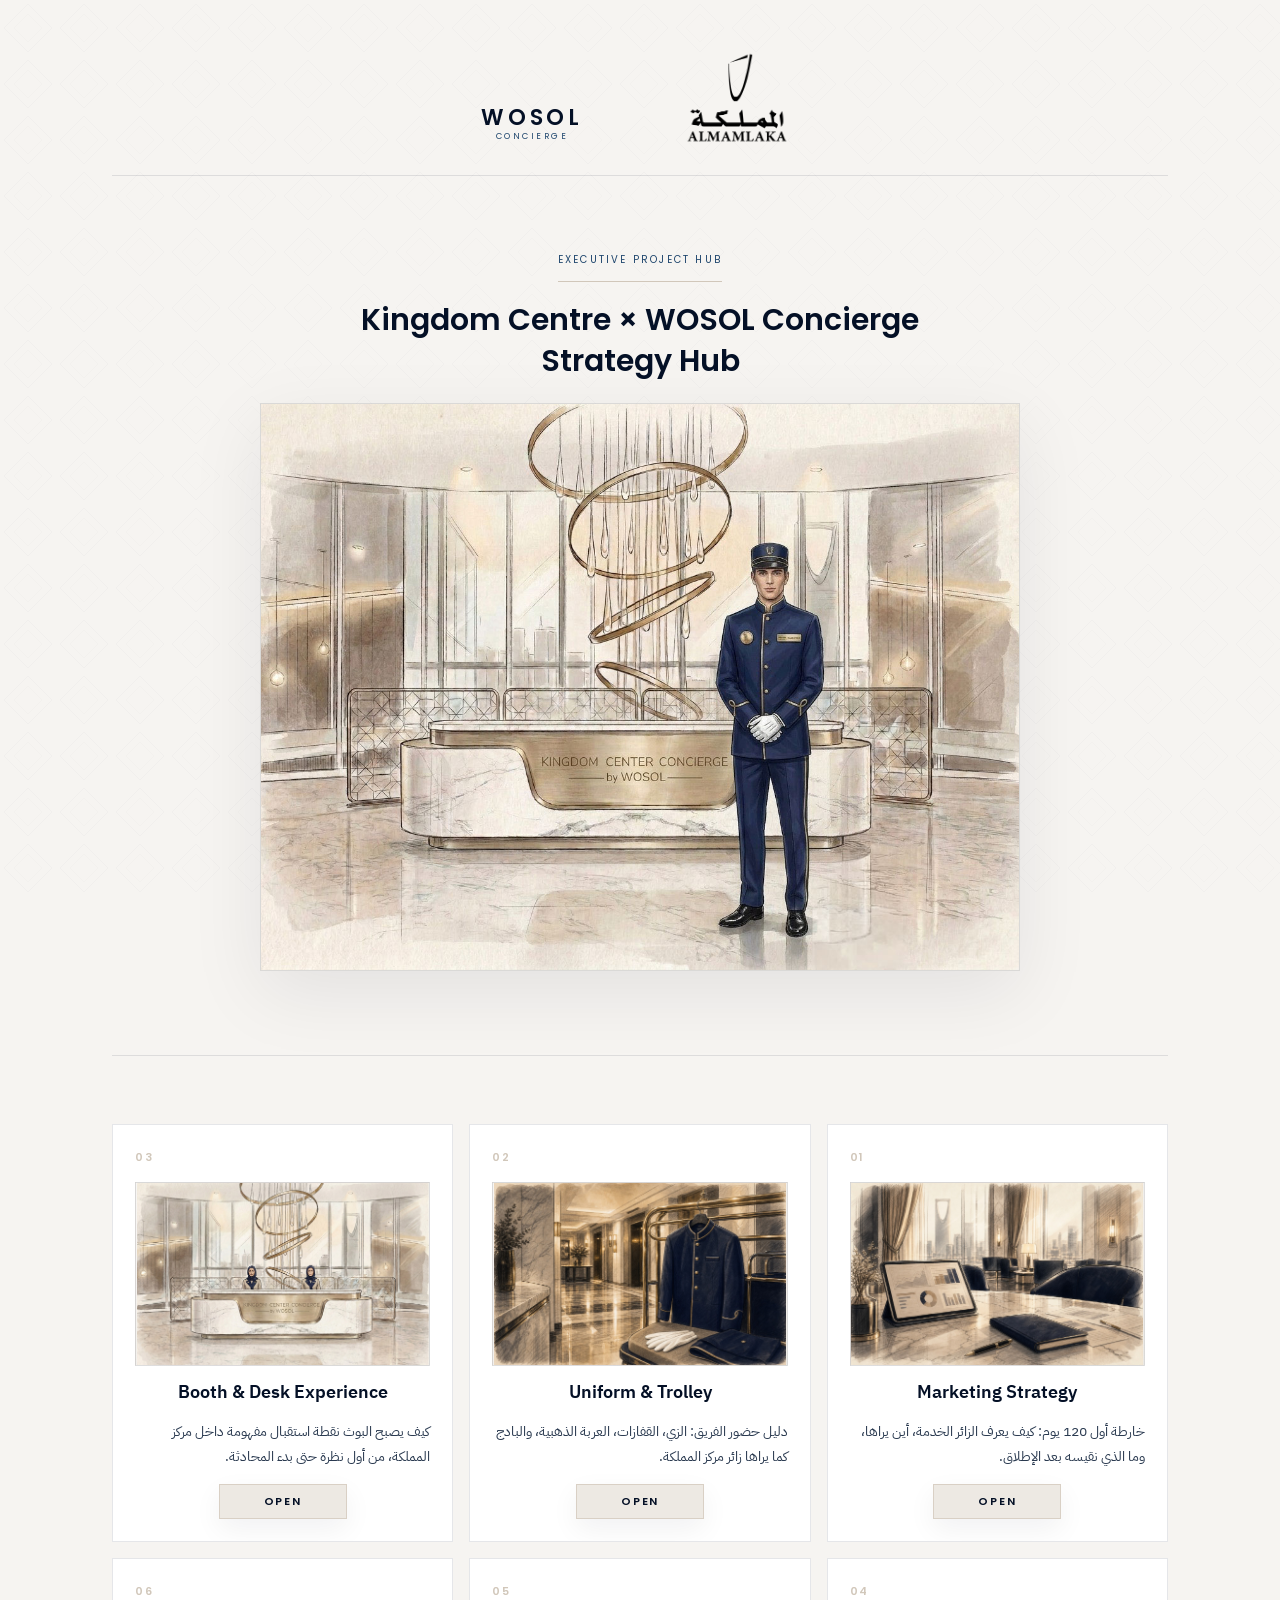
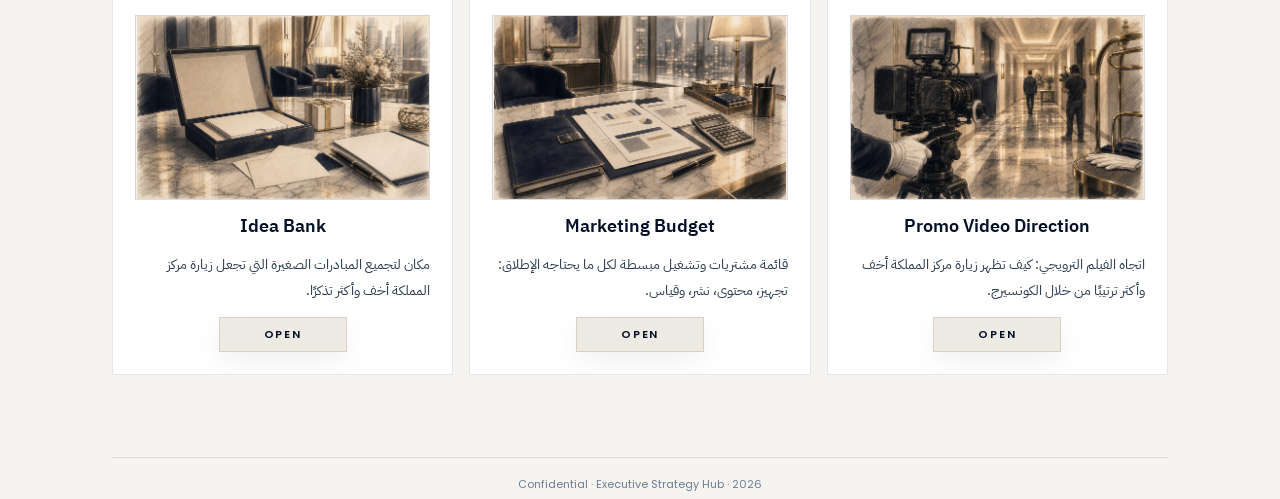
==== index.html @ c3e1040e "Remove hub intro labels" ====
<!DOCTYPE html>
<html lang="ar" dir="rtl">
<head>
  <meta charset="UTF-8" />
  <meta name="viewport" content="width=device-width, initial-scale=1.0" />
  <title>Kingdom Centre × WOSOL | Executive Strategy Hub</title>
  <link rel="preconnect" href="https://fonts.googleapis.com" />
  <link rel="preconnect" href="https://fonts.gstatic.com" crossorigin />
  <link href="https://fonts.googleapis.com/css2?family=IBM+Plex+Sans+Arabic:wght@300;400;500;600;700&family=Poppins:wght@300;400;500;600;700&display=swap" rel="stylesheet" />
  <link rel="stylesheet" href="/styles.css?v=header-baseline-20260601" />
  <script src="/scripts/shared-shell.js?v=header-lockup-20260528" defer></script>
</head>
<body class="hub-page">
  <div class="site-intro" aria-hidden="true">
    <div class="intro-lockup">
      <div class="intro-wosol-mark logo-block">
        <span class="logo-name">WOSOL</span>
        <span class="logo-sub">CONCIERGE</span>
      </div>
      <div class="intro-kingdom-mark">
        <img src="/assets/brand/almamlaka-logo.png?v=kingdom-logo-new" alt="" />
      </div>
    </div>
    <div class="intro-line"></div>
    <p class="intro-title en">EXECUTIVE STRATEGY HUB</p>
  </div>

  <div class="pattern-bg" aria-hidden="true"></div>

  <div class="page-wrapper hub-wrapper">
    <div data-shell-header data-header-class="hub-header"></div>

    <main id="top">
      <section class="hub-hero" aria-labelledby="hub-title">
        <div class="hub-hero-copy">
          <span class="doc-label">Executive Project Hub</span>
          <h1 id="hub-title" class="hub-title en" aria-label="Kingdom Centre × WOSOL Concierge Strategy Hub">
            <span class="hub-title-full">
              <span>Kingdom Centre × WOSOL Concierge</span>
              <span>Strategy Hub</span>
            </span>
            <span class="hub-title-compact" aria-hidden="true">
              <span>Kingdom Centre × WOSOL Concierge</span>
              <span>Strategy Hub</span>
            </span>
          </h1>
          <figure class="hub-hero-image">
            <img src="/assets/images-jpg/hub/strategy-hub-hero.jpg" alt="Kingdom Centre concierge hospitality sketch with WOSOL service presence" width="1200" height="896" loading="eager" decoding="async">
          </figure>
        </div>
      </section>

      <section class="hub-cards-grid" aria-label="Executive strategy pages">
        <a class="hub-card" href="/marketing-plan/">
          <span class="hub-card-mark en">01</span>
          <figure class="hub-card-visual hub-card-image">
            <img src="/assets/images-jpg/hub/marketing-strategy.jpg" alt="" width="1200" height="750" loading="lazy" decoding="async">
          </figure>
          <h2>Marketing Strategy</h2>
          <p>خارطة أول 120 يوم: كيف يعرف الزائر الخدمة، أين يراها، وما الذي نقيسه بعد الإطلاق.</p>
          <span class="card-cta en">OPEN</span>
        </a>

        <a class="hub-card" href="/uniform-system/">
          <span class="hub-card-mark en">02</span>
          <figure class="hub-card-visual hub-card-image">
            <img src="/assets/images-jpg/hub/uniform-trolley-framework.jpg" alt="" width="1200" height="750" loading="lazy" decoding="async">
          </figure>
          <h2>Uniform & Trolley</h2>
          <p>دليل حضور الفريق: الزي، القفازات، العربة الذهبية، والبادج كما يراها زائر مركز المملكة.</p>
          <span class="card-cta en">OPEN</span>
        </a>

        <a class="hub-card" href="/booth-experience/">
          <span class="hub-card-mark en">03</span>
          <figure class="hub-card-visual hub-card-image">
            <img src="/assets/images-jpg/hub/booth-desk-experience.jpg" alt="" width="1200" height="750" loading="lazy" decoding="async">
          </figure>
          <h2>Booth & Desk Experience</h2>
          <p>كيف يصبح البوث نقطة استقبال مفهومة داخل مركز المملكة، من أول نظرة حتى بدء المحادثة.</p>
          <span class="card-cta en">OPEN</span>
        </a>

        <a class="hub-card" href="/promo-film/">
          <span class="hub-card-mark en">04</span>
          <figure class="hub-card-visual hub-card-image">
            <img src="/assets/images-jpg/hub/promo-video-direction.jpg" alt="" width="1200" height="750" loading="lazy" decoding="async">
          </figure>
          <h2>Promo Video Direction</h2>
          <p>اتجاه الفيلم الترويجي: كيف تظهر زيارة مركز المملكة أخف وأكثر ترتيبًا من خلال الكونسيرج.</p>
          <span class="card-cta en">OPEN</span>
        </a>

        <a class="hub-card" href="/marketing-budget/">
          <span class="hub-card-mark en">05</span>
          <figure class="hub-card-visual hub-card-image">
            <img src="/assets/images-jpg/hub/marketing-budget.jpg" alt="" width="1200" height="750" loading="lazy" decoding="async">
          </figure>
          <h2>Marketing Budget</h2>
          <p>قائمة مشتريات وتشغيل مبسطة لكل ما يحتاجه الإطلاق: تجهيز، محتوى، نشر، وقياس.</p>
          <span class="card-cta en">OPEN</span>
        </a>

        <a class="hub-card" href="/idea-bank/">
          <span class="hub-card-mark en">06</span>
          <figure class="hub-card-visual hub-card-image">
            <img src="/assets/images-jpg/hub/idea-bank.jpg" alt="" width="1200" height="750" loading="lazy" decoding="async">
          </figure>
          <h2>Idea Bank</h2>
          <p>مكان لتجميع المبادرات الصغيرة التي تجعل زيارة مركز المملكة أخف وأكثر تذكرًا.</p>
          <span class="card-cta en">OPEN</span>
        </a>
      </section>

    </main>

    <div data-shell-footer data-footer-meta="Confidential · Executive Strategy Hub · 2026"></div>
  </div>

</body>
</html>
---- styles.css ----
:root {
  --navy-deep: #041026;
  --navy-mid: #16304E;
  --navy-light: #1F466D;
  --beige-warm: #EDE9E3;
  --beige-sand: #D1C7BA;
  --white-soft: #F6F4F1;
  --text-body: #2a3a50;
  --text-light: #6b7e92;
  --border: rgba(4, 16, 38, 0.10);
  --shadow: 0 22px 60px rgba(4, 16, 38, 0.08);
}

*,
*::before,
*::after {
  box-sizing: border-box;
  margin: 0;
  padding: 0;
}

html {
  font-size: 16px;
  scroll-behavior: smooth;
}

body {
  font-family: 'IBM Plex Sans Arabic', sans-serif;
  background-color: var(--white-soft);
  color: var(--navy-deep);
  line-height: 1.85;
  direction: rtl;
  -webkit-font-smoothing: antialiased;
}

a {
  color: inherit;
  text-decoration: none;
}

.sr-only {
  position: absolute;
  width: 1px;
  height: 1px;
  padding: 0;
  margin: -1px;
  overflow: hidden;
  clip: rect(0, 0, 0, 0);
  white-space: nowrap;
  border: 0;
}

.en-term {
  direction: ltr;
  unicode-bidi: isolate;
  font-family: 'Poppins', sans-serif;
  white-space: nowrap;
}

p + p {
  margin-top: 14px;
}

.en,
.header-meta,
.doc-label,
.page-title-en,
.exec-label,
.section-num,
.section-title-en,
.card-num,
.footer-meta,
.closing-label,
.logo-name,
.logo-sub,
.visual-label,
.row-num,
.roadmap-month,
.channel-name,
.hub-title,
.hub-subtitle,
.grid-label,
.hub-card-mark,
.card-cta,
.block-label,
.budget-table th,
.budget-table td {
  font-family: 'Poppins', sans-serif;
}

.pattern-bg {
  position: fixed;
  inset: 0;
  z-index: 0;
  pointer-events: none;
  opacity: 0.026;
  background-image: url("data:image/svg+xml,%3Csvg xmlns='http://www.w3.org/2000/svg' width='56' height='56'%3E%3Cpolygon points='28,4 52,28 28,52 4,28' fill='none' stroke='%23041026' stroke-width='0.8'/%3E%3Cpolygon points='28,14 42,28 28,42 14,28' fill='none' stroke='%23041026' stroke-width='0.5'/%3E%3C/svg%3E");
}

.site-intro {
  position: fixed;
  inset: 0;
  z-index: 9999;
  display: grid;
  place-items: center;
  overflow: hidden;
  background:
    radial-gradient(circle at 50% 44%, rgba(209, 199, 186, 0.24), transparent 28rem),
    var(--white-soft);
  animation: intro-exit 3s cubic-bezier(0.22, 1, 0.36, 1) forwards;
  pointer-events: none;
}

.site-intro::before {
  content: "";
  position: absolute;
  inset: 0;
  opacity: 0.024;
  background-image: url("data:image/svg+xml,%3Csvg xmlns='http://www.w3.org/2000/svg' width='80' height='80'%3E%3Cpath d='M40 0 L80 40 L40 80 L0 40Z' fill='none' stroke='%23041026' stroke-width='1'/%3E%3Cpath d='M40 20 L60 40 L40 60 L20 40Z' fill='none' stroke='%23041026' stroke-width='0.5'/%3E%3C/svg%3E");
}

.intro-lockup {
  position: relative;
  z-index: 1;
  display: grid;
  grid-template-columns: auto auto;
  align-items: end;
  justify-content: center;
  gap: clamp(34px, 8vw, 120px);
  width: min(720px, calc(100vw - 48px));
  direction: ltr;
  animation: intro-mark 2.72s cubic-bezier(0.22, 1, 0.36, 1) forwards;
}

.intro-wosol-mark {
  align-items: flex-start;
  min-width: 0;
}

.intro-wosol-mark .logo-name {
  font-size: clamp(24px, 3.85vw, 42px);
}

.intro-wosol-mark .logo-sub {
  margin-top: 7px;
  font-size: clamp(8px, 1.22vw, 13px);
}

.intro-kingdom-mark {
  display: grid;
  place-items: center;
  transform: translateY(clamp(16px, 2.4vw, 30px));
  width: clamp(116px, 18vw, 190px);
}

.intro-kingdom-mark img {
  display: block;
  width: 100%;
  height: auto;
}

.intro-line {
  position: absolute;
  top: calc(50% + 132px);
  z-index: 1;
  width: min(340px, 62vw);
  height: 1px;
  background: linear-gradient(90deg, transparent, var(--beige-sand), transparent);
  transform: scaleX(0);
  transform-origin: center;
  animation: intro-line 1.9s 0.5s cubic-bezier(0.22, 1, 0.36, 1) forwards;
}

.intro-title {
  position: absolute;
  top: calc(50% + 162px);
  z-index: 1;
  margin: 0;
  color: var(--text-light);
  direction: ltr;
  font-size: 9px;
  letter-spacing: 0.30em;
  text-transform: uppercase;
  opacity: 0;
  animation: intro-title 1.35s 1.15s ease forwards;
}

@keyframes intro-mark {
  0% {
    opacity: 0;
    filter: blur(10px);
    transform: translateY(18px);
  }

  34%,
  76% {
    opacity: 1;
    filter: blur(0);
    transform: translateY(0);
  }

  100% {
    opacity: 0;
    filter: blur(10px);
    transform: translateY(-16px);
  }
}

@keyframes intro-line {
  0% {
    opacity: 0;
    transform: scaleX(0);
  }

  28%,
  82% {
    opacity: 1;
    transform: scaleX(1);
  }

  100% {
    opacity: 0;
    transform: scaleX(1);
  }
}

@keyframes intro-title {
  0% {
    opacity: 0;
    filter: blur(8px);
    transform: translateY(8px);
  }

  58%,
  82% {
    opacity: 1;
    filter: blur(0);
    transform: translateY(0);
  }

  100% {
    opacity: 0;
    filter: blur(6px);
    transform: translateY(-8px);
  }
}

@keyframes intro-exit {
  0%,
  78% {
    opacity: 1;
    visibility: visible;
  }

  100% {
    opacity: 0;
    visibility: hidden;
  }
}

.page-wrapper {
  position: relative;
  z-index: 1;
  max-width: 1040px;
  margin: 0 auto;
  padding: 0 32px 0;
}

.site-header {
  display: flex;
  align-items: center;
  justify-content: center;
  padding: 34px 0 34px;
  border-bottom: 1px solid var(--border);
  margin-bottom: 72px;
}

.header-brand-lockup {
  display: grid;
  grid-template-columns: auto auto;
  align-items: end;
  justify-content: center;
  gap: clamp(34px, 8vw, 92px);
  width: min(520px, 100%);
  direction: ltr;
}

.header-kingdom-logo {
  display: grid;
  place-items: end center;
  width: clamp(82px, 12vw, 124px);
  transform: translateY(16px);
}

.header-kingdom-logo img {
  display: block;
  width: 100%;
  height: auto;
}

.hub-nav {
  display: flex;
  flex-wrap: wrap;
  justify-content: center;
  gap: 8px;
  margin: -44px 0 64px;
  direction: ltr;
}

.hub-nav a {
  display: inline-flex;
  align-items: center;
  min-height: 34px;
  padding: 7px 12px;
  border: 1px solid var(--border);
  background: rgba(255, 255, 255, 0.48);
  color: var(--text-light);
  font-size: 10px;
  font-weight: 500;
  letter-spacing: 0.08em;
  text-transform: uppercase;
  transition: transform 0.2s ease, border-color 0.2s ease, color 0.2s ease, background 0.2s ease;
}

.hub-nav a:hover,
.hub-nav a[aria-current="page"] {
  transform: translateY(-1px);
  border-color: rgba(4, 16, 38, 0.22);
  background: #fff;
  color: var(--navy-deep);
}

.hub-wrapper {
  max-width: 1120px;
}

.hub-header {
  margin-bottom: 68px;
}

.hub-hero {
  display: flex;
  justify-content: center;
  margin-bottom: 68px;
  padding-bottom: 54px;
  border-bottom: 1px solid var(--border);
}

.hub-hero-copy {
  width: min(920px, 100%);
  text-align: center;
}

.hub-hero-image {
  width: min(760px, 100%);
  margin: 0 auto 30px;
  overflow: hidden;
  border: 1px solid rgba(4, 16, 38, 0.10);
  background: rgba(237, 233, 227, 0.38);
  box-shadow: 0 22px 70px rgba(4, 16, 38, 0.08);
}

.hub-hero-image img {
  display: block;
  width: 100%;
  height: auto;
}

.hub-title {
  display: block;
  width: min(780px, 100%);
  margin: 0 auto 24px;
  color: var(--navy-deep);
  direction: ltr;
  font-size: clamp(22px, 2.35vw, 30px);
  font-weight: 600;
  letter-spacing: 0;
  line-height: 1.22;
  text-align: center;
  text-wrap: balance;
}

.hub-title-full,
.hub-title-compact {
  display: grid;
  justify-items: center;
  gap: 4px;
  width: 100%;
  text-align: center;
}

.hub-title-compact {
  display: none;
}

.hub-subtitle {
  max-width: 820px;
  margin: 0 auto;
  color: var(--text-body);
  direction: ltr;
  font-size: clamp(14px, 1.7vw, 17px);
  font-weight: 300;
  line-height: 1.9;
}

.hub-hero-panel {
  border: 1px solid var(--border);
  background: #fff;
  padding: 30px;
  box-shadow: var(--shadow);
}

.hub-hero-panel p,
.hub-nav-block p {
  color: var(--text-body);
  font-size: 14px;
  line-height: 1.9;
}

.hub-nav-block p {
  margin: 0;
  width: min(100%, 620px);
  order: 2;
  direction: rtl;
  text-align: right;
}

.hub-nav-block {
  display: flex;
  align-items: end;
  justify-content: space-between;
  gap: 28px;
  margin-bottom: 24px;
  padding-bottom: 18px;
  border-bottom: 1px solid var(--border);
  direction: ltr;
}

.grid-label {
  color: var(--navy-light);
  direction: ltr;
  font-size: 11px;
  font-weight: 600;
  letter-spacing: 0.20em;
  text-transform: uppercase;
}

.hub-nav-block .grid-label {
  order: 1;
  flex: 0 0 auto;
  text-align: left;
}

.hub-cards-grid {
  display: grid;
  grid-template-columns: repeat(3, minmax(0, 1fr));
  gap: 16px;
  margin-bottom: 76px;
}

.hub-card {
  position: relative;
  display: grid;
  min-height: 360px;
  align-content: start;
  gap: 14px;
  padding: 22px;
  border: 1px solid var(--border);
  background: #fff;
  color: var(--navy-deep);
  overflow: hidden;
  transition: transform 0.25s ease, border-color 0.25s ease, box-shadow 0.25s ease;
}

.hub-card:hover {
  transform: translateY(-4px);
  border-color: rgba(4, 16, 38, 0.22);
  box-shadow: var(--shadow);
}

.hub-card-mark {
  color: var(--beige-sand);
  direction: ltr;
  font-size: 11px;
  font-weight: 600;
  letter-spacing: 0.16em;
  text-transform: uppercase;
}

.hub-card h2 {
  position: relative;
  z-index: 1;
  direction: ltr;
  font-size: 18px;
  font-weight: 600;
  line-height: 1.35;
  text-align: center;
}

.hub-card p {
  position: relative;
  z-index: 1;
  color: var(--text-body);
  font-size: 13.5px;
  line-height: 1.9;
}

.hub-card .en-card-note {
  direction: ltr;
  font-family: 'Poppins', sans-serif;
  font-size: 14px;
  font-weight: 500;
  letter-spacing: 0.02em;
  text-align: left;
}

.hub-card .card-cta {
  position: relative;
  z-index: 1;
  display: inline-flex;
  align-items: center;
  justify-content: center;
  justify-self: center;
  min-width: 128px;
  margin-top: auto;
  padding: 11px 24px;
  border: 1px solid rgba(209, 199, 186, 0.72);
  background: var(--beige-warm);
  color: var(--navy-deep);
  direction: ltr;
  font-size: 11px;
  font-weight: 600;
  letter-spacing: 0.16em;
  line-height: 1;
  text-transform: uppercase;
  box-shadow: 0 10px 28px rgba(4, 16, 38, 0.06);
}

.featured-card {
  background: var(--navy-deep);
  color: var(--beige-warm);
}

.featured-card p,
.featured-card .card-cta {
  color: var(--beige-warm);
}

.featured-card .card-cta {
  color: var(--navy-deep);
}

.featured-card .hub-card-mark {
  color: var(--beige-sand);
}

.hub-card-visual {
  min-height: 132px;
}

.hub-card-image {
  position: relative;
  z-index: 1;
  display: block;
  width: 100%;
  min-height: 0;
  margin: 0;
  aspect-ratio: 8 / 5;
  overflow: hidden;
  border: 1px solid rgba(4, 16, 38, 0.10);
  background:
    linear-gradient(145deg, rgba(255, 255, 255, 0.58), rgba(237, 233, 227, 0.68)),
    var(--beige-warm);
}

.hub-card-image img {
  display: block;
  width: 100%;
  height: 100%;
  object-fit: contain;
}

.featured-card .hub-card-image {
  border-color: rgba(237, 233, 227, 0.18);
  background: var(--navy-mid);
}

.idea-bank-section {
  scroll-margin-top: 32px;
}

.sketch-mark,
.sketch-board {
  position: relative;
  overflow: hidden;
  border: 1px solid rgba(4, 16, 38, 0.10);
  background:
    linear-gradient(145deg, rgba(255, 255, 255, 0.62), rgba(237, 233, 227, 0.70)),
    var(--beige-warm);
}

.featured-card .sketch-mark {
  border-color: rgba(237, 233, 227, 0.18);
  background:
    linear-gradient(145deg, rgba(255, 255, 255, 0.08), rgba(209, 199, 186, 0.15)),
    var(--navy-mid);
}

.sketch-mark::before,
.sketch-mark::after,
.sketch-board::before,
.sketch-board::after {
  content: "";
  position: absolute;
  pointer-events: none;
}

.sketch-mark::before {
  inset: 24px 28px 28px 28px;
  border: 1px solid rgba(4, 16, 38, 0.16);
  transform: rotate(-2deg);
}

.sketch-mark::after {
  inset: 42px 18% 38px 18%;
  border-top: 2px solid rgba(4, 16, 38, 0.34);
  border-bottom: 1px solid rgba(209, 199, 186, 0.9);
  transform: rotate(3deg);
}

.featured-card .sketch-mark::before,
.featured-card .sketch-mark::after {
  border-color: rgba(237, 233, 227, 0.28);
}

.sketch-mark-uniform::after {
  inset: 28px 34% 28px 34%;
  border: 1px solid rgba(4, 16, 38, 0.28);
  border-radius: 50% 50% 8px 8px;
  background: linear-gradient(90deg, transparent 48%, rgba(209, 199, 186, 0.65) 48% 52%, transparent 52%);
}

.sketch-mark-booth::after {
  inset: auto 16% 28px 16%;
  height: 48px;
  border: 1px solid rgba(4, 16, 38, 0.20);
  border-top: 4px solid rgba(209, 199, 186, 0.90);
}

.sketch-mark-film::after {
  inset: 30px 14% 30px 14%;
  border-top: 3px solid rgba(4, 16, 38, 0.28);
  border-bottom: 3px solid rgba(4, 16, 38, 0.16);
  transform: skewX(-10deg);
}

.sketch-mark-budget::after {
  inset: 28px 18% 28px 18%;
  background:
    linear-gradient(rgba(4, 16, 38, 0.14), rgba(4, 16, 38, 0.14)) 0 33% / 100% 1px no-repeat,
    linear-gradient(rgba(4, 16, 38, 0.14), rgba(4, 16, 38, 0.14)) 0 66% / 100% 1px no-repeat,
    linear-gradient(90deg, rgba(4, 16, 38, 0.14), rgba(4, 16, 38, 0.14)) 50% 0 / 1px 100% no-repeat;
  border: 1px solid rgba(4, 16, 38, 0.16);
}

.sketch-mark-current::after,
.sketch-mark-marketing::after {
  inset: 32px 18% 30px 18%;
  border: 1px solid rgba(4, 16, 38, 0.16);
  border-right: 6px solid rgba(209, 199, 186, 0.85);
}

.editorial-split {
  display: grid;
  grid-template-columns: minmax(280px, 0.85fr) minmax(0, 1.15fr);
  gap: 34px;
  align-items: stretch;
}

.sketch-board {
  min-height: 430px;
  box-shadow: var(--shadow);
}

.sketch-board::before {
  inset: 38px 42px 44px;
  border: 1px solid rgba(4, 16, 38, 0.16);
  transform: rotate(-1.5deg);
}

.sketch-board::after {
  inset: auto 14% 54px 14%;
  height: 54px;
  border-top: 2px solid rgba(4, 16, 38, 0.22);
  border-bottom: 1px solid rgba(209, 199, 186, 0.92);
  transform: rotate(1.5deg);
}

.sketch-uniform {
  background:
    linear-gradient(90deg, transparent 0 18%, rgba(4, 16, 38, 0.10) 18% 19%, transparent 19%),
    linear-gradient(145deg, rgba(255, 255, 255, 0.62), rgba(237, 233, 227, 0.76)),
    var(--beige-warm);
}

.sketch-booth::after {
  inset: auto 12% 60px 12%;
  height: 78px;
  border: 1px solid rgba(4, 16, 38, 0.18);
  border-top: 5px solid rgba(209, 199, 186, 0.92);
}

.sketch-film::before {
  inset: 54px 36px 60px;
  border-top: 2px solid rgba(4, 16, 38, 0.22);
  border-bottom: 2px solid rgba(4, 16, 38, 0.14);
  transform: skewX(-8deg);
}

.text-stack {
  display: grid;
  align-content: center;
  gap: 24px;
}

.text-stack > p {
  color: var(--text-body);
  font-size: 15px;
  line-height: 2;
}

.budget-summary-grid {
  display: grid;
  grid-template-columns: repeat(3, minmax(0, 1fr));
  gap: 14px;
}

.budget-summary-grid article {
  border: 1px solid var(--border);
  background: #fff;
  padding: 24px;
}

.budget-summary-grid span {
  display: block;
  margin-bottom: 12px;
  color: var(--beige-sand);
  direction: ltr;
  font-size: 11px;
  font-weight: 600;
  letter-spacing: 0.16em;
  text-transform: uppercase;
}

.budget-summary-grid strong {
  display: block;
  margin-bottom: 10px;
  direction: ltr;
  font-family: 'Poppins', sans-serif;
  font-size: 20px;
  font-weight: 600;
}

.budget-summary-grid p {
  color: var(--text-body);
  font-size: 13.5px;
  line-height: 1.9;
}

.budget-table-wrap {
  overflow-x: auto;
  border: 1px solid var(--border);
  background: #fff;
}

.budget-table {
  width: 100%;
  min-width: 820px;
  border-collapse: collapse;
}

.budget-table th,
.budget-table td {
  padding: 16px 18px;
  border-bottom: 1px solid var(--border);
  border-left: 1px solid var(--border);
  color: var(--text-body);
  direction: rtl;
  font-size: 12.5px;
  line-height: 1.7;
  text-align: right;
  vertical-align: top;
}

.budget-table th {
  background: var(--navy-deep);
  color: var(--beige-warm);
  font-weight: 500;
}

.budget-table td:first-child {
  direction: ltr;
  color: var(--navy-deep);
  font-weight: 600;
}

.header-meta {
  color: var(--text-light);
  direction: ltr;
  font-size: 11px;
}

.logo-block,
.footer-logo {
  display: flex;
  flex-direction: column;
  align-items: center;
  direction: ltr;
  gap: 3px;
  text-align: center;
}

.logo-name {
  color: var(--navy-deep);
  font-size: 22px;
  font-weight: 600;
  letter-spacing: 0.18em;
  line-height: 1;
}

.logo-sub {
  color: var(--navy-light);
  font-size: 8.5px;
  font-weight: 400;
  letter-spacing: 0.30em;
  line-height: 1;
  text-transform: uppercase;
}

.title-block {
  text-align: center;
  margin-bottom: 44px;
}

.doc-label {
  display: inline-block;
  margin-bottom: 20px;
  padding-bottom: 12px;
  border-bottom: 1px solid var(--beige-sand);
  color: var(--navy-light);
  direction: ltr;
  font-size: 10px;
  letter-spacing: 0.22em;
  text-transform: uppercase;
}

.page-title {
  max-width: 820px;
  margin: 0 auto 10px;
  color: var(--navy-deep);
  font-size: clamp(20px, 4.2vw, 46px);
  font-weight: 700;
  letter-spacing: 0;
  line-height: 1.18;
  white-space: nowrap;
}

.page-title-en {
  color: var(--navy-light);
  direction: ltr;
  font-size: clamp(13px, 2vw, 16px);
  font-weight: 300;
  letter-spacing: 0.14em;
  text-transform: uppercase;
}

.hero-visual {
  display: grid;
  grid-template-columns: minmax(0, 1.08fr) minmax(280px, 0.92fr);
  align-items: stretch;
  margin-bottom: 44px;
  border: 1px solid var(--border);
  background: #fff;
  box-shadow: var(--shadow);
}

.visual-frame {
  position: relative;
  min-height: 320px;
  overflow: hidden;
  background:
    linear-gradient(135deg, rgba(4, 16, 38, 0.08), rgba(209, 199, 186, 0.18)),
    var(--beige-warm);
}

.image-frame {
  margin: 0;
  background: var(--beige-warm);
}

.image-frame img,
.section-media img {
  display: block;
  width: 100%;
}

.image-frame img {
  height: 100%;
  object-fit: cover;
}

.section-media img {
  height: auto;
  object-fit: contain;
}

.image-frame::before,
.image-frame::after {
  display: none;
}

.visual-frame::before,
.visual-frame::after {
  content: "";
  position: absolute;
  pointer-events: none;
}

.visual-booth {
  background:
    radial-gradient(circle at 20% 14%, rgba(255, 255, 255, 0.72), transparent 26%),
    linear-gradient(90deg, transparent 0 16%, rgba(4, 16, 38, 0.08) 16% 17%, transparent 17% 58%, rgba(4, 16, 38, 0.08) 58% 59%, transparent 59%),
    linear-gradient(135deg, #f8f6f1 0%, #ede9e3 48%, #d1c7ba 100%);
}

.visual-booth::before {
  inset: 48px 18% 54px 18%;
  border: 1px solid rgba(4, 16, 38, 0.12);
  background:
    linear-gradient(to bottom, rgba(255, 255, 255, 0.72), rgba(255, 255, 255, 0.18)),
    linear-gradient(90deg, rgba(4, 16, 38, 0.07), transparent 18% 82%, rgba(4, 16, 38, 0.07));
  box-shadow: inset 0 -54px 0 rgba(4, 16, 38, 0.80);
}

.visual-booth::after {
  right: 13%;
  bottom: 42px;
  width: 64%;
  height: 58px;
  border: 1px solid rgba(4, 16, 38, 0.16);
  background:
    radial-gradient(circle at 18% 48%, var(--beige-sand) 0 7px, transparent 8px),
    radial-gradient(circle at 82% 48%, var(--beige-sand) 0 7px, transparent 8px),
    linear-gradient(90deg, var(--navy-deep), var(--navy-mid));
}

.visual-journey {
  min-height: 420px;
  border: 1px solid rgba(237, 233, 227, 0.10);
  background:
    radial-gradient(circle at 78% 20%, rgba(209, 199, 186, 0.22), transparent 24%),
    linear-gradient(120deg, rgba(246, 244, 241, 0.08), transparent 40%),
    #071526;
}

.visual-journey::before {
  inset: 36px 16% 36px 16%;
  border: 1px solid rgba(237, 233, 227, 0.18);
  background:
    linear-gradient(90deg, transparent 0 22%, rgba(237, 233, 227, 0.08) 22% 23%, transparent 23% 77%, rgba(237, 233, 227, 0.08) 77% 78%, transparent 78%),
    linear-gradient(to bottom, rgba(237, 233, 227, 0.14), rgba(237, 233, 227, 0.02));
}

.visual-journey::after {
  right: 26%;
  bottom: 58px;
  width: 48%;
  height: 84px;
  border: 1px solid rgba(209, 199, 186, 0.44);
  background:
    linear-gradient(90deg, rgba(209, 199, 186, 0.18), transparent 20% 80%, rgba(209, 199, 186, 0.18)),
    rgba(237, 233, 227, 0.09);
}

.visual-copy {
  display: flex;
  flex-direction: column;
  justify-content: space-between;
  min-height: 320px;
  padding: 34px;
  background: var(--navy-deep);
  color: var(--beige-warm);
}

.visual-label {
  color: var(--beige-sand);
  direction: ltr;
  font-size: 9px;
  letter-spacing: 0.24em;
  text-transform: uppercase;
}

.visual-copy h2 {
  max-width: 360px;
  color: #fff;
  font-size: clamp(25px, 4vw, 38px);
  font-weight: 600;
  line-height: 1.45;
}

.exec-summary {
  position: relative;
  overflow: hidden;
  margin-bottom: 44px;
  padding: 44px 48px;
  background-color: var(--navy-deep);
  color: var(--beige-warm);
}

.exec-summary::after {
  content: '';
  position: absolute;
  bottom: -60px;
  left: -60px;
  width: 240px;
  height: 240px;
  border: 1px solid rgba(237, 233, 227, 0.06);
  border-radius: 50%;
}

.exec-label {
  position: relative;
  z-index: 1;
  display: block;
  margin-bottom: 20px;
  color: var(--beige-sand);
  direction: ltr;
  font-size: 9px;
  letter-spacing: 0.28em;
  text-transform: uppercase;
}

.exec-summary p {
  position: relative;
  z-index: 1;
  color: var(--beige-warm);
  font-size: 17px;
  font-weight: 300;
  line-height: 2;
}

.exec-summary strong {
  color: #fff;
  font-weight: 600;
}

.doc-nav {
  display: flex;
  flex-wrap: wrap;
  gap: 1px;
  margin-bottom: 80px;
  border: 1px solid var(--border);
  background: var(--border);
}

.doc-nav a {
  flex: 1 1 120px;
  padding: 12px 14px;
  background: #fff;
  color: var(--navy-mid);
  font-size: 12.5px;
  font-weight: 600;
  text-align: center;
  transition: background 0.2s ease, color 0.2s ease;
}

.doc-nav a:hover {
  background: var(--beige-warm);
  color: var(--navy-deep);
}

.section {
  margin-bottom: 80px;
}

.section-media {
  position: relative;
  aspect-ratio: 8 / 5;
  height: auto;
  margin: -8px 0 36px;
  overflow: hidden;
  border: 1px solid var(--border);
  background: var(--beige-warm);
}

.section-media::after {
  content: "";
  position: absolute;
  inset: 0;
  pointer-events: none;
  background:
    linear-gradient(180deg, rgba(4, 16, 38, 0.00), rgba(4, 16, 38, 0.08)),
    linear-gradient(90deg, rgba(246, 244, 241, 0.10), rgba(246, 244, 241, 0.00) 32% 68%, rgba(246, 244, 241, 0.10));
}

.section-header {
  display: flex;
  align-items: baseline;
  gap: 16px;
  margin-bottom: 36px;
  padding-bottom: 18px;
  border-bottom: 1px solid var(--border);
}

.section-num {
  flex-shrink: 0;
  color: var(--beige-sand);
  direction: ltr;
  font-size: 11px;
  font-weight: 400;
  letter-spacing: 0.10em;
}

.section-title {
  color: var(--navy-deep);
  font-size: 22px;
  font-weight: 700;
  line-height: 1.45;
}

.section-title-en {
  margin-top: 4px;
  color: var(--text-light);
  direction: ltr;
  font-size: 10px;
  letter-spacing: 0.18em;
  text-transform: uppercase;
}

.section-body {
  color: var(--text-body);
  font-size: 15.5px;
  line-height: 2;
}

.two-column {
  display: grid;
  grid-template-columns: minmax(0, 1.15fr) minmax(240px, 0.85fr);
  gap: 28px;
  align-items: stretch;
}

.insight-panel {
  display: flex;
  flex-direction: column;
  justify-content: space-between;
  padding: 28px 26px;
  border-right: 3px solid var(--navy-light);
  background: var(--beige-warm);
}

.panel-label {
  display: block;
  margin-bottom: 42px;
  color: var(--navy-light);
  direction: ltr;
  font-size: 9px;
  letter-spacing: 0.22em;
  text-transform: uppercase;
}

.insight-panel p {
  color: var(--navy-deep);
  font-size: 17px;
  font-weight: 600;
  line-height: 1.9;
}

.strategy-grid {
  display: grid;
  gap: 1px;
  border: 1px solid var(--border);
  background: var(--border);
}

.strategy-grid.four {
  grid-template-columns: repeat(4, minmax(0, 1fr));
}

.strategy-card {
  position: relative;
  min-height: 220px;
  padding: 28px 22px;
  background: #fff;
  transition: background 0.2s ease, transform 0.2s ease;
}

.strategy-card::before {
  content: "";
  position: absolute;
  top: 0;
  right: 0;
  left: 0;
  height: 2px;
  background: var(--beige-sand);
  transform: scaleX(0);
  transform-origin: right;
  transition: transform 0.2s ease;
}

.strategy-card:hover {
  background: var(--beige-warm);
  transform: translateY(-2px);
}

.strategy-card:hover::before {
  transform: scaleX(1);
}

.card-num {
  display: block;
  margin-bottom: 26px;
  color: var(--beige-sand);
  direction: ltr;
  font-size: 11px;
  letter-spacing: 0.14em;
}

.card-title {
  margin-bottom: 10px;
  color: var(--navy-deep);
  font-size: 16px;
  font-weight: 700;
  line-height: 1.5;
}

.card-desc {
  color: var(--text-body);
  font-size: 13.5px;
  line-height: 1.85;
}

.objectives-list {
  display: grid;
  border: 1px solid var(--border);
  background: #fff;
}

.objective-row {
  display: grid;
  grid-template-columns: 70px 240px 1fr;
  gap: 20px;
  align-items: baseline;
  padding: 24px 26px;
  border-bottom: 1px solid var(--border);
}

.objective-row:last-child {
  border-bottom: 0;
}

.row-num {
  color: var(--beige-sand);
  direction: ltr;
  font-size: 11px;
  letter-spacing: 0.14em;
}

.objective-row h3 {
  color: var(--navy-deep);
  font-size: 15px;
  line-height: 1.6;
}

.objective-row p {
  color: var(--text-body);
  font-size: 13.5px;
  line-height: 1.85;
}

.navy-section {
  padding: 44px;
  background: var(--navy-deep);
  color: var(--beige-warm);
}

.dark-header {
  border-color: rgba(237, 233, 227, 0.12);
}

.dark-header .section-title {
  color: #fff;
}

.dark-header .section-title-en {
  color: rgba(237, 233, 227, 0.62);
}

.journey-layout {
  display: grid;
  grid-template-columns: minmax(260px, 0.9fr) minmax(0, 1.1fr);
  gap: 28px;
  align-items: stretch;
}

.journey-steps {
  display: grid;
  gap: 1px;
  border: 1px solid rgba(237, 233, 227, 0.10);
  background: rgba(237, 233, 227, 0.10);
}

.journey-step {
  display: grid;
  grid-template-columns: 46px 1fr;
  gap: 16px;
  padding: 22px;
  background: rgba(237, 233, 227, 0.04);
}

.journey-step b {
  display: inline-flex;
  align-items: center;
  justify-content: center;
  width: 34px;
  height: 34px;
  border: 1px solid rgba(209, 199, 186, 0.42);
  color: var(--beige-sand);
  font-size: 13px;
  font-weight: 500;
}

.journey-step h3 {
  margin-bottom: 6px;
  color: #fff;
  font-size: 15px;
}

.journey-step p {
  color: rgba(237, 233, 227, 0.72);
  font-size: 13.5px;
  line-height: 1.85;
}

.checklist-grid,
.content-board,
.roadmap,
.kpi-grid {
  display: grid;
  gap: 1px;
  border: 1px solid var(--border);
  background: var(--border);
}

.checklist-grid {
  grid-template-columns: repeat(5, minmax(0, 1fr));
}

.check-card,
.content-board div,
.roadmap article {
  padding: 26px 22px;
  background: #fff;
}

.check-card h3,
.roadmap h3,
.content-board strong {
  display: block;
  margin-bottom: 12px;
  color: var(--navy-deep);
  font-size: 15px;
}

.check-card ul {
  padding-right: 18px;
  color: var(--text-body);
  font-size: 13.5px;
  line-height: 1.9;
}

.check-card li + li {
  margin-top: 8px;
}

.channel-table {
  border: 1px solid var(--border);
  background: var(--border);
}

.channel-row {
  display: grid;
  grid-template-columns: 160px 1fr 190px;
  gap: 1px;
}

.channel-row > div {
  padding: 20px 18px;
  background: #fff;
  color: var(--text-body);
  font-size: 13.5px;
  line-height: 1.75;
}

.channel-row.header-row > div {
  background: var(--navy-deep);
  color: var(--beige-sand);
  font-family: 'Poppins', sans-serif;
  font-size: 9px;
  letter-spacing: 0.18em;
  text-transform: uppercase;
}

.channel-name {
  color: var(--navy-deep) !important;
  direction: ltr;
  font-weight: 600;
}

.content-strategy-block {
  margin-top: 36px;
  padding: 32px 28px;
  border: 1px solid var(--border);
  background: var(--beige-warm);
}

.coverage-block {
  margin-top: 36px;
  background: #fff;
}

.block-label {
  display: block;
  margin-bottom: 14px;
  color: var(--navy-light);
  direction: ltr;
  font-family: 'Poppins', sans-serif;
  font-size: 9px;
  letter-spacing: 0.22em;
  text-transform: uppercase;
}

.content-strategy-block h3 {
  margin-bottom: 12px;
  color: var(--navy-deep);
  font-size: 18px;
  line-height: 1.6;
}

.content-strategy-block > p {
  max-width: 760px;
  margin-bottom: 24px;
  color: var(--text-body);
  font-size: 14px;
  line-height: 2;
}

.mini-grid {
  display: grid;
  grid-template-columns: repeat(3, minmax(0, 1fr));
  gap: 1px;
  border: 1px solid var(--border);
  background: var(--border);
}

.mini-grid article {
  padding: 22px 20px;
  background: rgba(255, 255, 255, 0.70);
}

.mini-grid strong {
  display: block;
  margin-bottom: 8px;
  color: var(--navy-deep);
  font-size: 14px;
  line-height: 1.55;
}

.mini-grid p {
  color: var(--text-body);
  font-size: 13px;
  line-height: 1.85;
}

.content-board {
  grid-template-columns: repeat(3, minmax(0, 1fr));
}

.content-board p {
  color: var(--text-body);
  font-size: 13.5px;
  line-height: 1.85;
}

.roadmap {
  grid-template-columns: repeat(3, minmax(0, 1fr));
}

.roadmap-month {
  display: block;
  margin-bottom: 14px;
  color: var(--navy-light);
  font-size: 10px;
  letter-spacing: 0.12em;
}

.roadmap p {
  color: var(--text-body);
  font-size: 13.5px;
  line-height: 1.85;
}

.kpi-grid {
  grid-template-columns: repeat(4, minmax(0, 1fr));
  border-color: rgba(237, 233, 227, 0.10);
  background: rgba(237, 233, 227, 0.10);
}

.kpi-grid div {
  min-height: 138px;
  padding: 22px 18px;
  background: rgba(237, 233, 227, 0.04);
}

.kpi-grid strong {
  display: block;
  margin-bottom: 8px;
  color: #fff;
  font-size: 14px;
  line-height: 1.6;
}

.kpi-grid span {
  display: block;
  color: rgba(237, 233, 227, 0.70);
  font-size: 12.5px;
  line-height: 1.75;
}

.kpi-groups {
  display: grid;
  gap: 28px;
}

.kpi-cluster {
  padding-top: 4px;
}

.kpi-cluster .block-label {
  color: var(--beige-sand);
}

.kpi-cluster > p {
  max-width: 760px;
  margin-bottom: 18px;
  color: rgba(237, 233, 227, 0.74);
  font-size: 14px;
  line-height: 1.9;
}

.closing-section {
  margin-top: 80px;
  padding-top: 48px;
  border-top: 1px solid var(--border);
}

.closing-label {
  display: block;
  margin-bottom: 24px;
  color: var(--text-light);
  direction: ltr;
  font-size: 9px;
  letter-spacing: 0.28em;
  text-transform: uppercase;
}

.closing-section h3 {
  margin-bottom: 20px;
  color: var(--navy-deep);
  font-size: 22px;
  font-weight: 700;
  line-height: 1.5;
}

.closing-section p {
  color: var(--text-body);
  font-size: 15px;
  line-height: 2;
}

.site-footer {
  display: flex;
  flex-direction: column;
  align-items: center;
  justify-content: center;
  gap: 16px;
  margin-top: 44px;
  padding: 6px 0 4px;
  border-top: 0;
}

.footer-logo .logo-name {
  font-size: 22px;
}

.footer-logo .logo-sub {
  font-size: 9px;
}

.footer-brand-lockup {
  display: grid;
  grid-template-columns: auto auto;
  align-items: end;
  justify-content: center;
  gap: 26px;
  direction: ltr;
}

.footer-kingdom-logo {
  display: grid;
  place-items: end center;
  width: 110px;
  transform: translateY(6px);
}

.footer-kingdom-logo img {
  display: block;
  width: 100%;
  height: auto;
}

.footer-meta {
  color: var(--text-light);
  direction: ltr;
  font-size: 11px;
  width: 100%;
  padding-top: 16px;
  border-top: 1px solid var(--border);
  text-align: center;
}

.back-btn {
  position: fixed;
  left: 24px;
  bottom: 24px;
  z-index: 10;
  display: flex;
  align-items: center;
  justify-content: center;
  width: 42px;
  height: 42px;
  border: 1px solid var(--border);
  border-radius: 50%;
  background: #fff;
  color: var(--navy-deep);
  font-family: 'Poppins', sans-serif;
  font-size: 15px;
  box-shadow: 0 4px 12px rgba(4, 16, 38, 0.08);
  transition: transform 0.2s ease, background 0.2s ease, color 0.2s ease;
}

.history-back-btn {
  position: fixed;
  right: 24px;
  bottom: 24px;
  z-index: 10;
  display: flex;
  align-items: center;
  justify-content: center;
  width: 42px;
  height: 42px;
  border: 1px solid var(--border);
  border-radius: 50%;
  background: #fff;
  color: var(--navy-deep);
  cursor: pointer;
  font-family: 'Poppins', sans-serif;
  font-size: 15px;
  box-shadow: 0 4px 12px rgba(4, 16, 38, 0.08);
  transition: transform 0.2s ease, background 0.2s ease, color 0.2s ease;
}

.back-btn:hover,
.history-back-btn:hover {
  transform: translateY(-2px);
  background: var(--navy-deep);
  color: #fff;
}

.history-back-btn {
  font-size: 0;
}

.history-back-btn::before {
  content: "→";
  font-size: 17px;
}

.review-locked-page .page-wrapper,
.review-locked-page .back-btn,
.review-locked-page .history-back-btn {
  filter: blur(7px);
}

.review-locked-page .history-back-btn {
  z-index: 10000;
  filter: none;
}

.review-lock-overlay {
  position: fixed;
  inset: 0;
  z-index: 9998;
  display: grid;
  place-items: center;
  background: rgba(246, 244, 241, 0.44);
  -webkit-backdrop-filter: blur(12px);
  backdrop-filter: blur(12px);
}

.review-lock-panel {
  display: inline-flex;
  align-items: center;
  justify-content: center;
  flex-direction: column;
  gap: 18px;
  min-width: min(360px, calc(100vw - 48px));
  padding: 22px 34px;
  border: 1px solid rgba(4, 16, 38, 0.14);
  background: rgba(255, 255, 255, 0.68);
  box-shadow: 0 22px 70px rgba(4, 16, 38, 0.10);
}

.review-lock-overlay span {
  color: var(--navy-deep);
  font-size: clamp(28px, 5vw, 52px);
  font-weight: 700;
  line-height: 1.25;
}

.review-lock-input {
  width: min(220px, 58vw);
  height: 42px;
  border: 1px solid rgba(4, 16, 38, 0.18);
  background: rgba(255, 255, 255, 0.84);
  color: var(--navy-deep);
  direction: ltr;
  font-family: 'Poppins', sans-serif;
  font-size: 18px;
  font-weight: 500;
  letter-spacing: 0.16em;
  outline: none;
  text-align: center;
}

.review-lock-input:focus {
  border-color: rgba(31, 70, 109, 0.55);
  box-shadow: 0 0 0 3px rgba(31, 70, 109, 0.08);
}

@media (max-width: 900px) {
  .hero-visual,
  .two-column,
  .journey-layout,
  .hub-hero,
  .editorial-split {
    grid-template-columns: 1fr;
  }

  .hub-cards-grid {
    grid-template-columns: repeat(2, minmax(0, 1fr));
  }

  .hub-nav {
    margin-top: -28px;
  }

  .trolley-panel-wrap,
  .trolley-lower > div {
    grid-column: auto;
  }

  .hub-nav-block {
    align-items: start;
    flex-direction: column;
  }

  .strategy-grid.four,
  .checklist-grid,
  .kpi-grid,
  .budget-summary-grid {
    grid-template-columns: repeat(2, minmax(0, 1fr));
  }

  .objective-row {
    grid-template-columns: 54px 1fr;
  }

  .objective-row p {
    grid-column: 2;
  }

  .channel-row {
    grid-template-columns: 130px 1fr;
  }

  .channel-row > div:last-child {
    grid-column: 2;
    padding-top: 0;
  }

  .channel-row.header-row {
    display: none;
  }

  .content-board,
  .roadmap,
  .mini-grid {
    grid-template-columns: 1fr;
  }

  .budget-table-wrap {
    overflow: visible;
    border: 0;
    background: transparent;
  }

  .budget-table {
    min-width: 0;
    border-collapse: separate;
    border-spacing: 0 10px;
  }

  .budget-table thead {
    display: none;
  }

  .budget-table,
  .budget-table tbody,
  .budget-table tr,
  .budget-table td {
    display: block;
    width: 100%;
  }

  .budget-table tr {
    border: 1px solid var(--border);
    background: #fff;
  }

  .budget-table td {
    display: grid;
    grid-template-columns: minmax(110px, 0.36fr) minmax(0, 1fr);
    gap: 14px;
    align-items: start;
    padding: 14px 18px;
    border-bottom: 1px solid var(--border);
    border-left: 0;
    font-size: 13px;
    text-align: right;
  }

  .budget-table td:last-child {
    border-bottom: 0;
  }

  .budget-table td::before {
    content: attr(data-label);
    color: var(--text-light);
    font-family: 'IBM Plex Sans Arabic', sans-serif;
    font-weight: 600;
    direction: rtl;
  }

  .budget-table td:first-child {
    direction: ltr;
  }
}

@media (max-width: 640px) {
  .page-wrapper {
    padding: 0 20px 0;
  }

  .site-header {
    align-items: center;
    margin-bottom: 52px;
  }

  .header-brand-lockup {
    gap: 34px;
    width: min(340px, 100%);
  }

  .site-header .logo-name {
    font-size: 22px;
  }

  .site-header .logo-sub {
    font-size: 8px;
  }

  .header-kingdom-logo {
    width: 92px;
    transform: translateY(14px);
  }

  .title-block,
  .exec-summary,
  .doc-nav,
  .hub-nav,
  .section {
    margin-bottom: 56px;
  }

  .page-title {
    font-size: clamp(26px, 7.4vw, 30px);
    line-height: 1.25;
    white-space: normal;
  }

  .hub-nav {
    display: grid;
    grid-template-columns: repeat(2, minmax(0, 1fr));
    justify-content: stretch;
    margin-top: -24px;
    direction: ltr;
    overflow: visible;
    padding-bottom: 0;
  }

  .hub-nav a {
    justify-content: center;
    min-width: 0;
    padding: 8px 6px;
    font-size: 11px;
    text-align: center;
  }

  .hub-hero {
    gap: 24px;
    margin-bottom: 52px;
    padding-bottom: 42px;
  }

  .hub-title {
    font-size: clamp(11px, 3vw, 28px);
  }

  .hub-subtitle {
    font-size: 13.5px;
    line-height: 1.8;
  }

  .doc-label,
  .exec-label,
  .closing-label,
  .panel-label,
  .block-label,
  .visual-label,
  .section-title-en {
    font-size: 10.5px;
  }

  .logo-sub {
    font-size: 9px;
  }

  .intro-lockup {
    gap: 28px;
    width: min(420px, calc(100vw - 40px));
  }

  .intro-wosol-mark .logo-name {
    font-size: clamp(15px, 4.4vw, 18px);
  }

  .intro-wosol-mark .logo-sub {
    margin-top: 5px;
    font-size: clamp(5.4px, 1.62vw, 6.5px);
  }

  .intro-kingdom-mark {
    transform: translateY(10px);
    width: clamp(74px, 23vw, 92px);
  }

  .intro-line {
    top: calc(50% + 70px);
    width: min(280px, 70vw);
  }

  .intro-title {
    top: calc(50% + 98px);
    max-width: 80vw;
    text-align: center;
  }

  .hub-hero-panel,
  .hub-card,
  .budget-summary-grid article {
    padding: 22px;
  }

  .hub-cards-grid,
  .budget-summary-grid {
    grid-template-columns: 1fr;
  }

  .hub-card {
    min-height: 320px;
  }

  .hub-card-visual {
    min-height: 118px;
  }

  .exec-summary,
  .navy-section,
  .visual-copy {
    padding: 30px 22px;
  }

  .visual-frame,
  .visual-copy,
  .sketch-board {
    min-height: 260px;
  }

  .section-media {
    aspect-ratio: 8 / 5;
    margin-bottom: 28px;
  }

  .strategy-grid.four,
  .checklist-grid,
  .kpi-grid,
  .budget-summary-grid {
    grid-template-columns: 1fr;
  }

  .budget-table-wrap {
    overflow: visible;
    border: 0;
    background: transparent;
  }

  .budget-table {
    min-width: 0;
    border-collapse: separate;
    border-spacing: 0 10px;
  }

  .budget-table thead {
    display: none;
  }

  .budget-table,
  .budget-table tbody,
  .budget-table tr,
  .budget-table td {
    display: block;
    width: 100%;
  }

  .budget-table tr {
    border: 1px solid var(--border);
    background: #fff;
  }

  .budget-table td {
    display: grid;
    grid-template-columns: minmax(86px, 0.42fr) minmax(0, 1fr);
    gap: 12px;
    align-items: start;
    padding: 13px 16px;
    border-bottom: 1px solid var(--border);
    border-left: 0;
    font-size: 13px;
    text-align: right;
  }

  .budget-table td:last-child {
    border-bottom: 0;
  }

  .budget-table td::before {
    content: attr(data-label);
    color: var(--text-light);
    font-family: 'IBM Plex Sans Arabic', sans-serif;
    font-weight: 600;
    direction: rtl;
  }

  .budget-table td:first-child {
    direction: ltr;
  }

  .objective-row {
    grid-template-columns: 1fr;
    gap: 8px;
  }

  .objective-row p {
    grid-column: auto;
  }

  .channel-row {
    grid-template-columns: 1fr;
  }

  .channel-row > div:last-child {
    grid-column: auto;
    padding-top: 20px;
  }

  .site-footer {
    text-align: center;
    gap: 12px;
    margin-top: 36px;
    padding: 2px 0 calc(2px + env(safe-area-inset-bottom));
  }

  .footer-brand-lockup {
    gap: 24px;
  }

  .footer-logo .logo-name {
    font-size: 21px;
  }

  .footer-logo .logo-sub {
    font-size: 8px;
  }

  .footer-kingdom-logo {
    width: 102px;
    transform: translateY(5px);
  }
}

@media (max-width: 370px) {
  .intro-lockup {
    gap: 20px;
    width: min(340px, calc(100vw - 32px));
  }

  .intro-wosol-mark .logo-name {
    font-size: clamp(14px, 4.5vw, 16px);
  }

  .intro-wosol-mark .logo-sub {
    font-size: 5.2px;
  }

  .intro-kingdom-mark {
    transform: translateY(8px);
    width: 70px;
  }

  .hub-title {
    font-size: clamp(17px, 5.1vw, 19px);
  }

  .hub-title-full {
    display: none;
  }

  .hub-title-compact {
    display: inline;
  }
}

@media print {
  .site-intro,
  .pattern-bg,
  .doc-nav,
  .back-btn {
    display: none;
  }

  body {
    background: #fff;
  }

  .exec-summary,
  .navy-section,
  .channel-row.header-row > div {
    print-color-adjust: exact;
    -webkit-print-color-adjust: exact;
  }

  .section,
  .strategy-card,
  .check-card,
  .roadmap article {
    break-inside: avoid;
  }
}

@media (prefers-reduced-motion: reduce) {
  .site-intro {
    animation-duration: 0.2s;
  }

  .intro-lockup,
  .intro-line,
  .intro-title {
    animation-duration: 0.2s;
    animation-delay: 0s;
  }
}

/* ══════════════════════════════════════════════
   UNIFORM SYSTEM — image layouts
   ══════════════════════════════════════════════ */

/* Section 01: editorial duo (2 uniform images side by side) */
/* Booth section 01 — full-width hero + accent */
.booth-hero-figure {
  margin: 0 0 28px;
  overflow: hidden;
  border: 1px solid rgba(4,16,38,.1);
  box-shadow: 0 20px 64px rgba(4,16,38,.13);
}

.booth-hero-figure img {
  width: 100%;
  height: auto;
  display: block;
}

.booth-accent-figure {
  margin: 0;
  overflow: hidden;
  border: 1px solid rgba(4,16,38,.1);
  box-shadow: 0 12px 40px rgba(4,16,38,.1);
  align-self: stretch;
}

.booth-accent-figure img {
  width: 100%;
  height: 100%;
  object-fit: cover;
  display: block;
}

.booth-scene-list {
  display: grid;
  gap: 38px;
}

.booth-scene-card {
  display: grid;
  grid-template-columns: 1fr;
  overflow: hidden;
  padding: 0;
  border: 1px solid var(--border);
  background: #fff;
  box-shadow: 0 22px 70px rgba(4, 16, 38, 0.07);
}

.booth-scene-card > img {
  display: block;
  width: 100%;
  height: auto;
  aspect-ratio: 1200 / 896;
  object-fit: contain;
  background: var(--beige-warm);
}

.booth-scene-copy {
  min-width: 0;
  padding: clamp(28px, 4vw, 52px);
}

.booth-scene-copy h3 {
  margin-bottom: 14px;
  color: var(--navy-deep);
  font-size: clamp(22px, 2.6vw, 34px);
  font-weight: 700;
  line-height: 1.45;
}

.booth-scene-copy p {
  color: var(--text-body);
  font-size: 15px;
  line-height: 2;
}

.idea-scene-list {
  display: grid;
  gap: 38px;
}

.idea-scene-card {
  display: grid;
  grid-template-columns: 1fr;
  overflow: hidden;
  padding: 0;
  border: 1px solid var(--border);
  background: #fff;
  box-shadow: 0 22px 70px rgba(4, 16, 38, 0.07);
}

.idea-scene-card > img {
  display: block;
  width: 100%;
  height: auto;
  aspect-ratio: 1200 / 896;
  object-fit: contain;
  background: var(--beige-warm);
}

.idea-scene-copy {
  min-width: 0;
  padding: clamp(28px, 4vw, 52px);
}

.idea-scene-copy h3 {
  margin-bottom: 14px;
  color: var(--navy-deep);
  font-size: clamp(22px, 2.6vw, 34px);
  font-weight: 700;
  line-height: 1.45;
}

.idea-scene-copy p {
  color: var(--text-body);
  font-size: 15px;
  line-height: 2;
}

.uniform-image-duo {
  display: grid;
  grid-template-columns: 1fr 1fr;
  gap: 12px;
  align-self: stretch;
}

.uniform-figure {
  margin: 0;
  overflow: hidden;
  border: 1px solid rgba(4,16,38,.1);
  box-shadow: 0 12px 40px rgba(4,16,38,.1);
}

.uniform-figure img {
  width: 100%;
  height: 100%;
  object-fit: cover;
  display: block;
}

/* Section 03: trolley hero (full-width above text) */
.trolley-hero-wrap {
  margin-bottom: 28px;
}

.trolley-hero-figure {
  margin: 0;
  overflow: hidden;
  border: 1px solid rgba(4,16,38,.1);
  box-shadow: 0 16px 56px rgba(4,16,38,.12);
}

.trolley-hero-figure img {
  width: 100%;
  height: auto;
  display: block;
}

/* Trolley panel: image stacked above the Operating Note text */
.trolley-panel-wrap {
  display: flex;
  grid-column: 1;
  grid-row: 1;
  flex-direction: column;
  gap: 0;
  padding: 0;
  text-align: right;
  background: none;
  border: none;
}

.trolley-lower > div {
  grid-column: 2;
}

.trolley-panel-figure {
  margin: 0 0 0 0;
  overflow: hidden;
  border: 1px solid rgba(4,16,38,.1);
  box-shadow: 0 8px 28px rgba(4,16,38,.1);
  flex-shrink: 0;
}

.trolley-panel-figure img {
  width: 100%;
  height: auto;
  display: block;
}

.trolley-panel-wrap .panel-label {
  margin-top: 20px;
  margin-bottom: 10px;
}

.trolley-panel-wrap p {
  color: var(--navy-deep);
  font-size: 15px;
  font-weight: 600;
  line-height: 1.9;
}

.uniform-scene-list {
  display: grid;
  gap: 38px;
  margin-bottom: 34px;
}

.uniform-scene-card {
  display: grid;
  grid-template-columns: 1fr;
  overflow: hidden;
  border: 1px solid var(--border);
  background: #fff;
  box-shadow: 0 22px 70px rgba(4, 16, 38, 0.07);
}

.uniform-scene-card img {
  display: block;
  width: 100%;
  height: auto;
  aspect-ratio: 1200 / 896;
  object-fit: contain;
  background: var(--beige-warm);
}

.uniform-scene-copy {
  min-width: 0;
  padding: clamp(28px, 4vw, 52px);
}

.uniform-scene-copy h3 {
  margin-bottom: 14px;
  color: var(--navy-deep);
  font-size: clamp(22px, 2.6vw, 34px);
  font-weight: 700;
  line-height: 1.45;
}

.uniform-scene-copy p {
  color: var(--text-body);
  font-size: 15px;
  line-height: 2;
}

@media (max-width: 768px) {
  .uniform-image-duo {
    grid-template-columns: 1fr;
  }

  .uniform-figure img {
    aspect-ratio: 4 / 3;
    height: auto;
  }

  .uniform-scene-list {
    gap: 28px;
  }

  .uniform-scene-copy {
    padding: 24px 20px 28px;
  }

  .uniform-scene-copy h3 {
    font-size: 24px;
  }

  .uniform-scene-copy p {
    font-size: 14px;
    line-height: 1.9;
  }
}
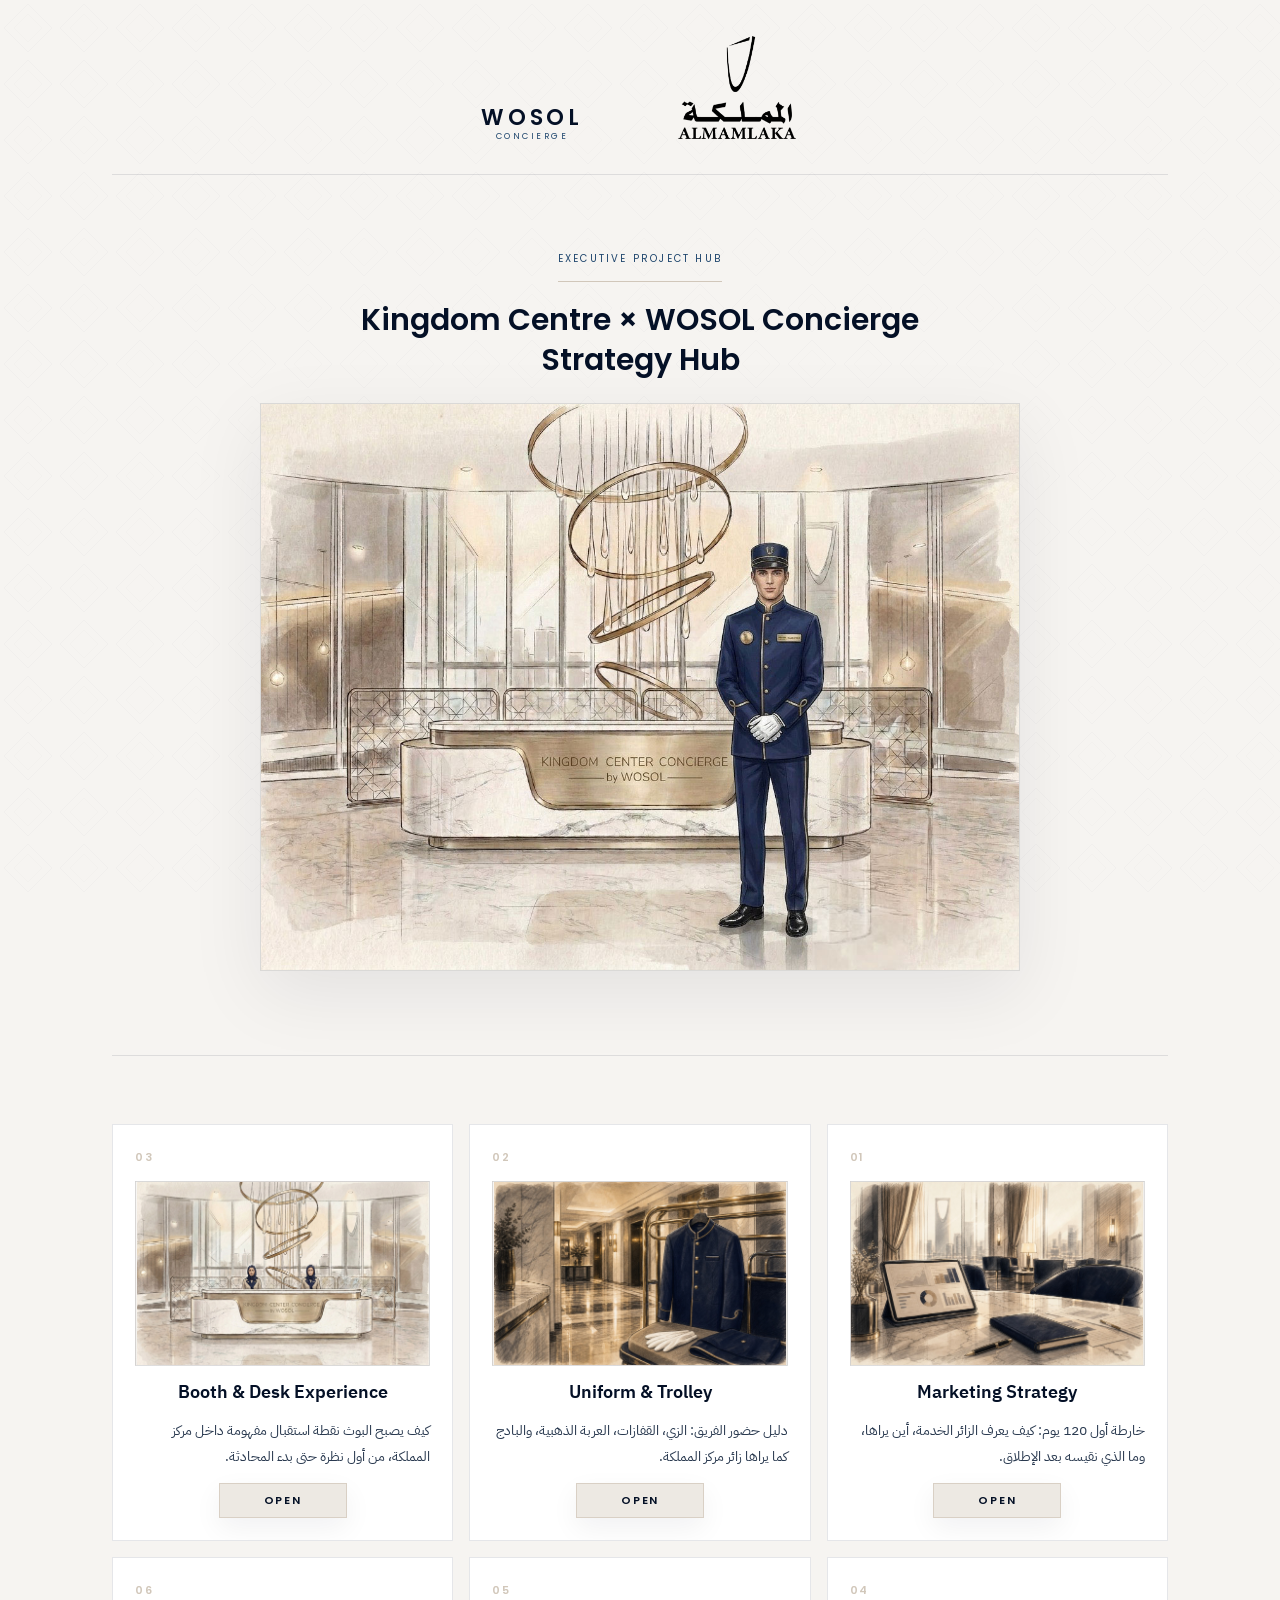
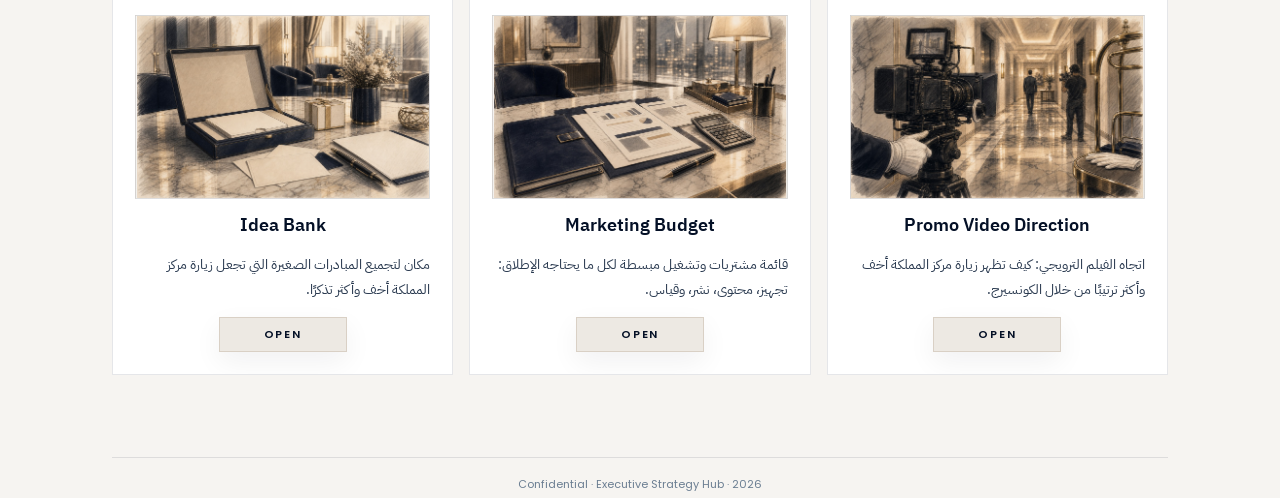
==== commit 90eecb26: "Align intro logo baselines" ====
--- a/index.html
+++ b/index.html
@@ -18,7 +18,7 @@
         <span class="logo-sub">CONCIERGE</span>
       </div>
       <div class="intro-kingdom-mark">
-        <img src="/assets/brand/almamlaka-logo.png?v=kingdom-logo-new" alt="" />
+        <img src="/assets/brand/almamlaka-logo-cropped.png?v=kingdom-logo-baseline" alt="" />
       </div>
     </div>
     <div class="intro-line"></div>
--- a/styles.css
+++ b/styles.css
@@ -149,8 +149,8 @@
 .intro-kingdom-mark {
   display: grid;
   place-items: center;
-  transform: translateY(clamp(16px, 2.4vw, 30px));
-  width: clamp(116px, 18vw, 190px);
+  transform: none;
+  width: clamp(128px, 19vw, 205px);
 }
 
 .intro-kingdom-mark img {
@@ -289,7 +289,7 @@
   display: grid;
   place-items: end center;
   width: clamp(82px, 12vw, 124px);
-  transform: translateY(16px);
+  transform: none;
 }
 
 .header-kingdom-logo img {
@@ -1902,7 +1902,7 @@
 
   .header-kingdom-logo {
     width: 92px;
-    transform: translateY(14px);
+    transform: none;
   }
 
   .title-block,
@@ -1981,8 +1981,8 @@
   }
 
   .intro-kingdom-mark {
-    transform: translateY(10px);
-    width: clamp(74px, 23vw, 92px);
+    transform: none;
+    width: clamp(84px, 25vw, 104px);
   }
 
   .intro-line {
@@ -2154,8 +2154,8 @@
   }
 
   .intro-kingdom-mark {
-    transform: translateY(8px);
-    width: 70px;
+    transform: none;
+    width: 78px;
   }
 
   .hub-title {
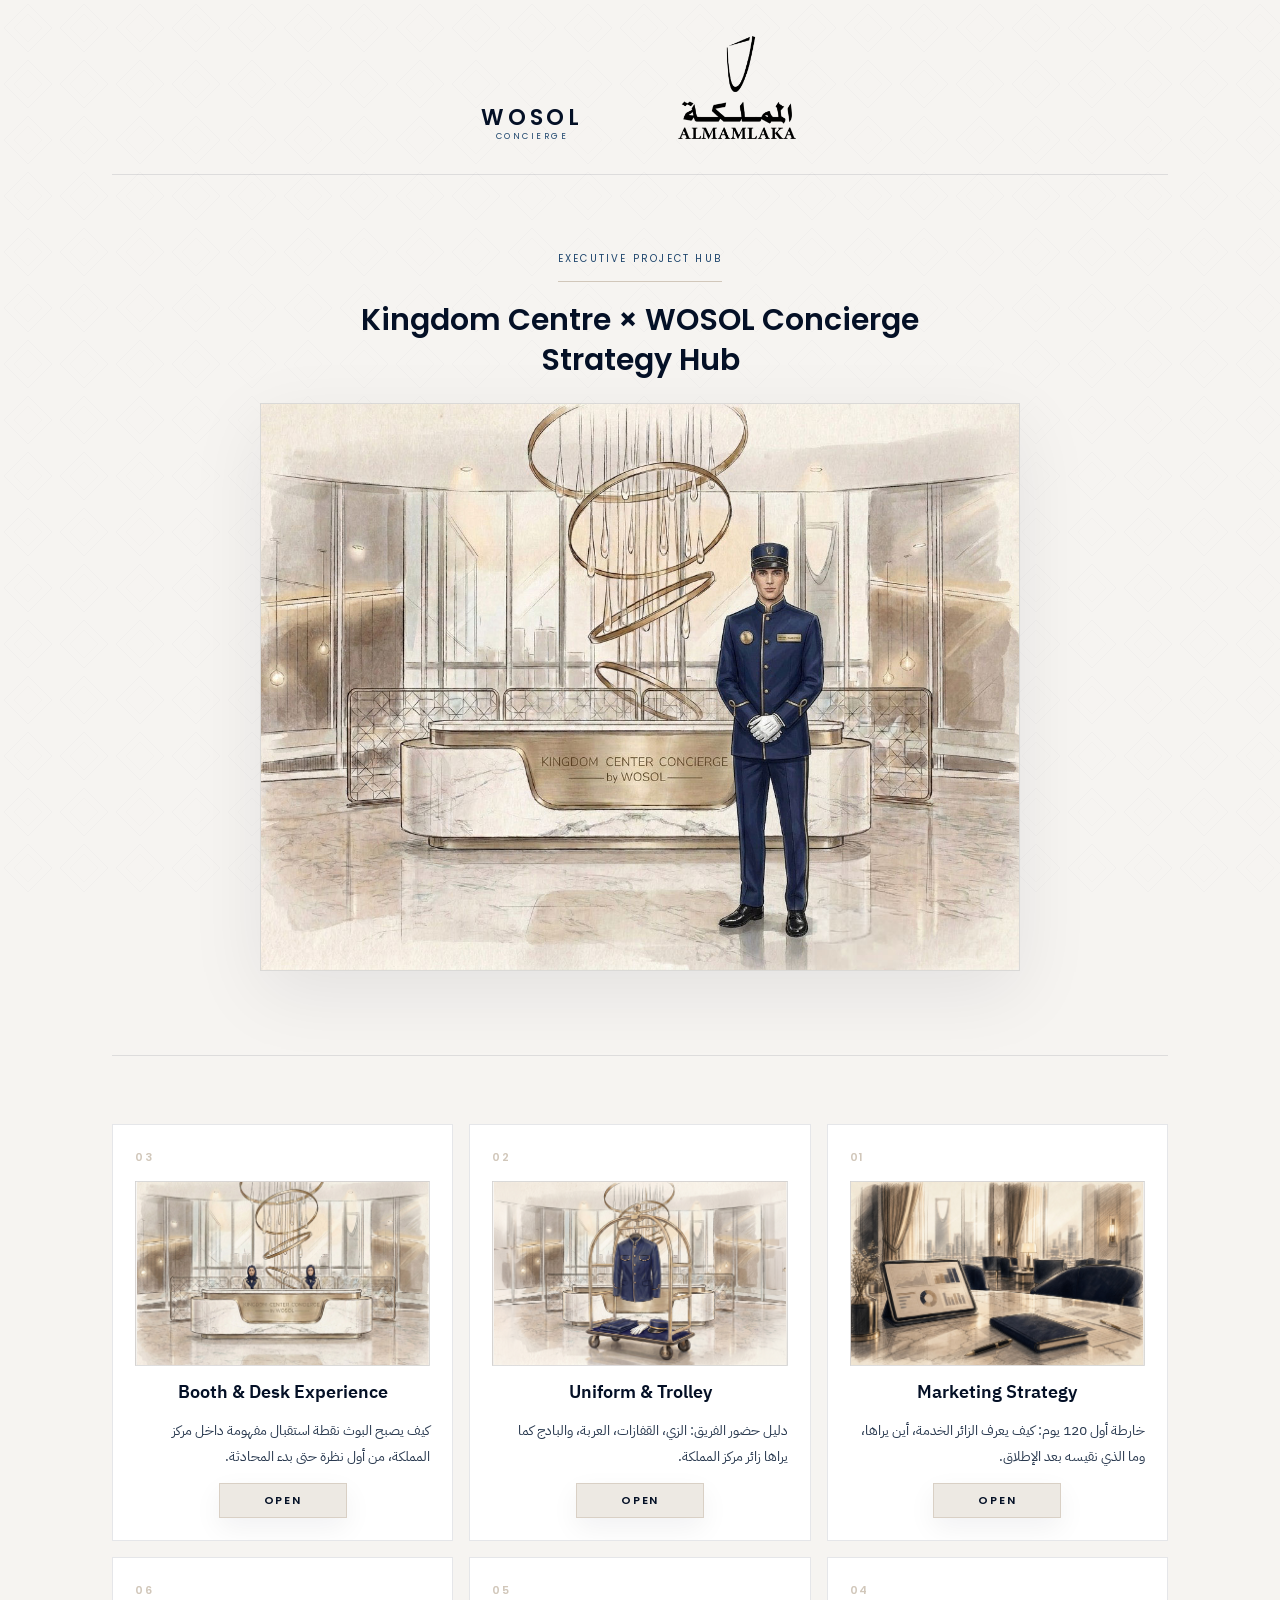
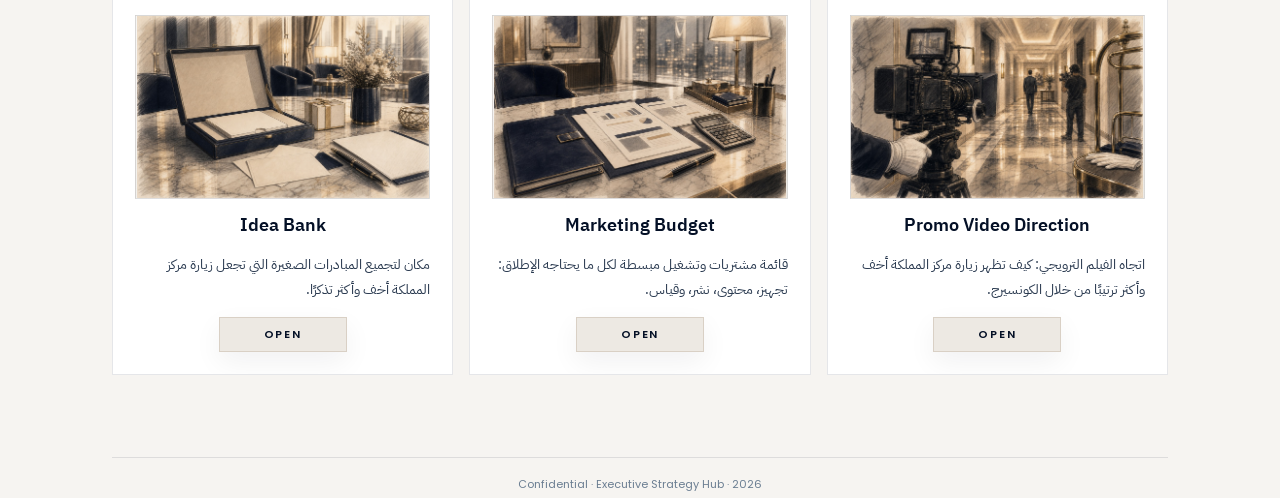
==== commit a669f247: "Update trolley card description" ====
--- a/index.html
+++ b/index.html
@@ -67,7 +67,7 @@
             <img src="/assets/images-jpg/hub/uniform-trolley-framework.jpg" alt="" width="1200" height="750" loading="lazy" decoding="async">
           </figure>
           <h2>Uniform & Trolley</h2>
-          <p>دليل حضور الفريق: الزي، القفازات، العربة الذهبية، والبادج كما يراها زائر مركز المملكة.</p>
+          <p>دليل حضور الفريق: الزي، القفازات، العربة، والبادج كما يراها زائر مركز المملكة.</p>
           <span class="card-cta en">OPEN</span>
         </a>
 
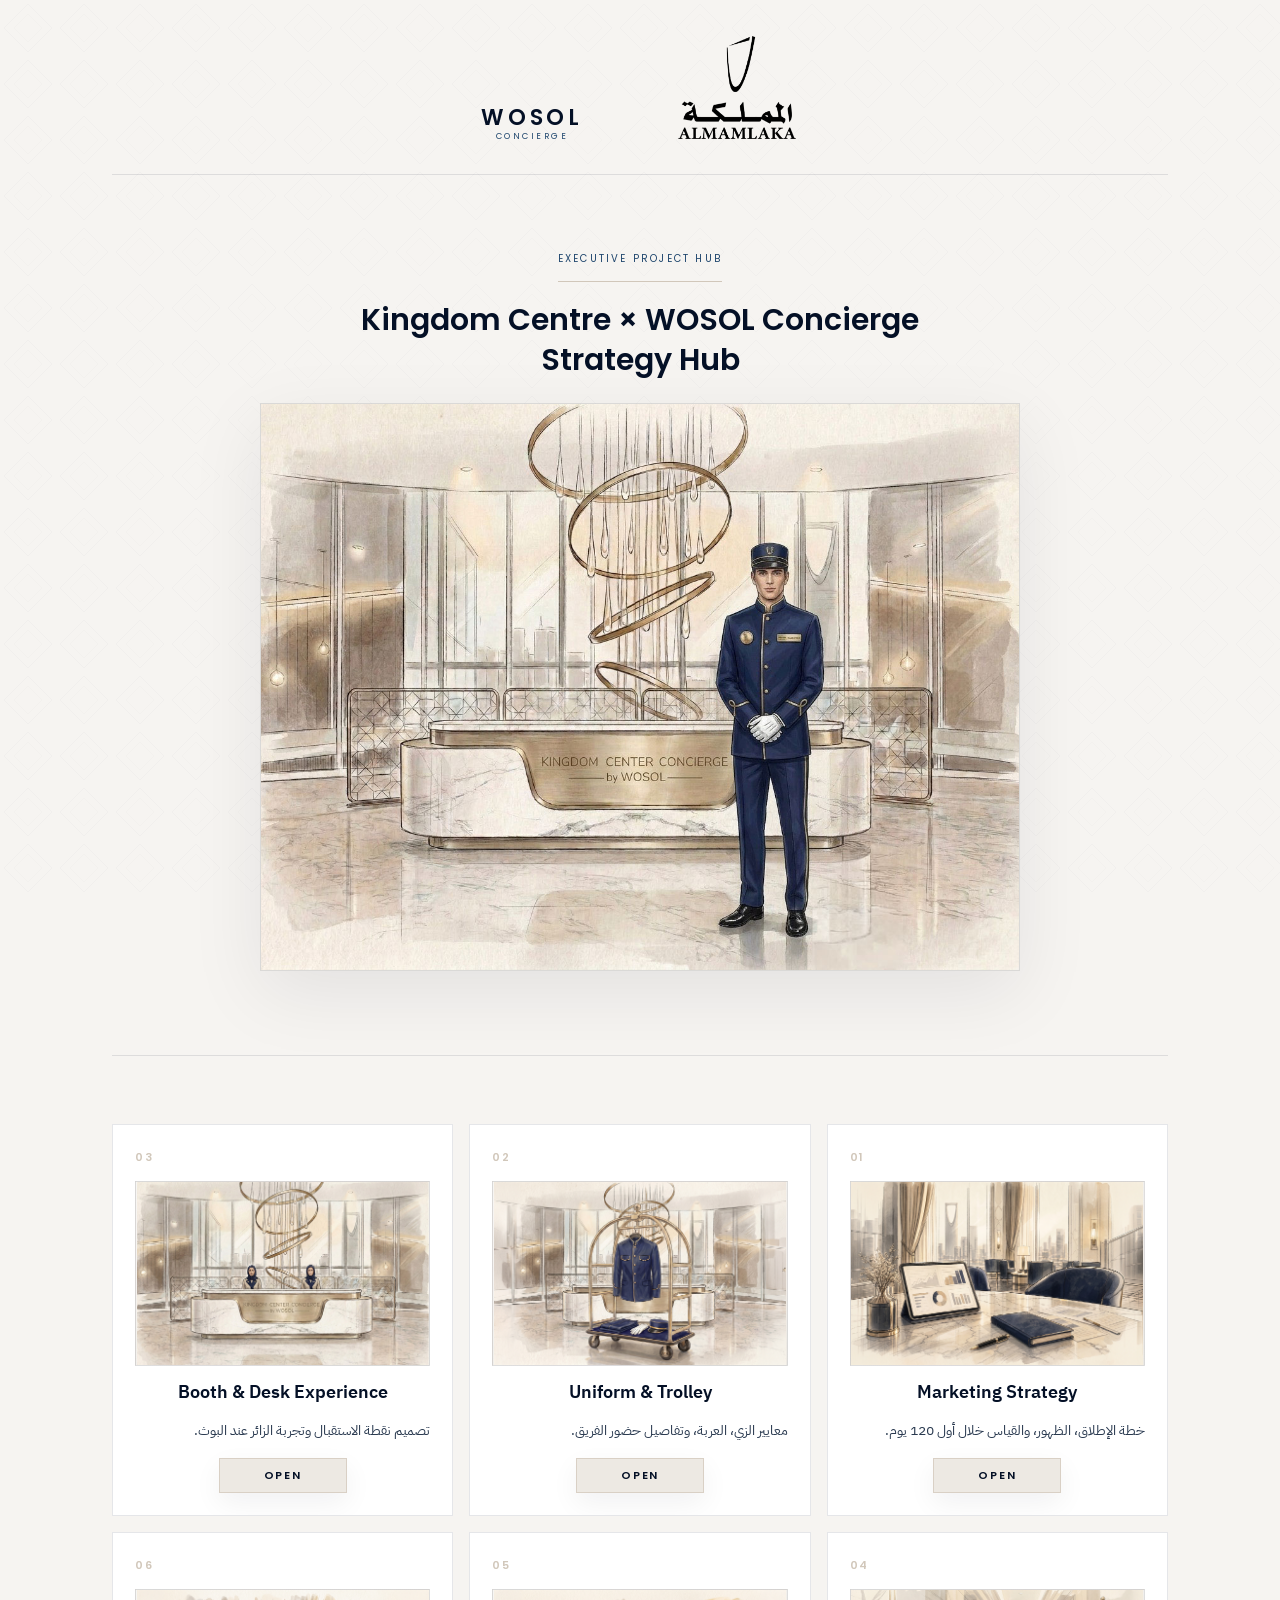
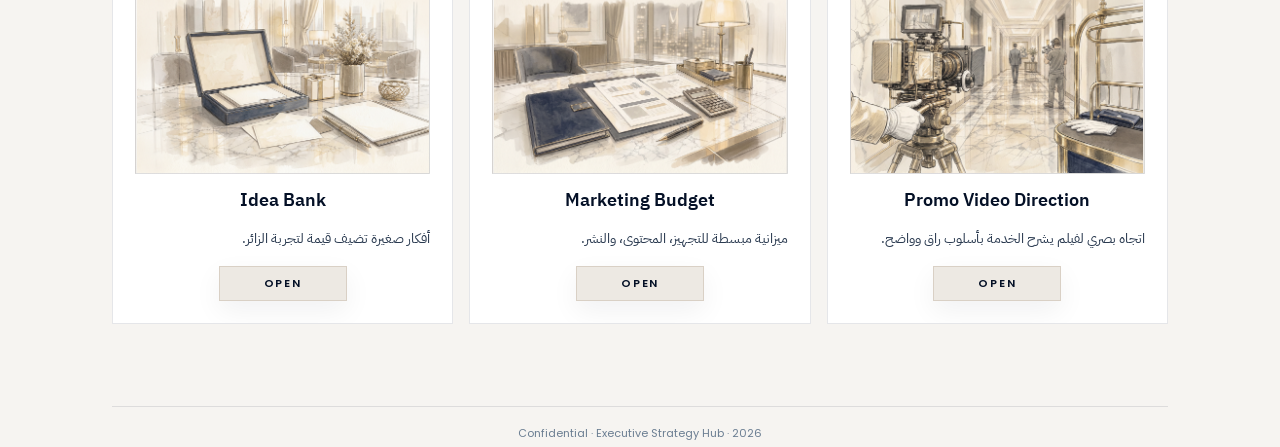
==== commit 6a840f27: "Shorten hub card descriptions" ====
--- a/index.html
+++ b/index.html
@@ -57,7 +57,7 @@
             <img src="/assets/images-jpg/hub/marketing-strategy.jpg" alt="" width="1200" height="750" loading="lazy" decoding="async">
           </figure>
           <h2>Marketing Strategy</h2>
-          <p>خارطة أول 120 يوم: كيف يعرف الزائر الخدمة، أين يراها، وما الذي نقيسه بعد الإطلاق.</p>
+          <p>خطة الإطلاق، الظهور، والقياس خلال أول 120 يوم.</p>
           <span class="card-cta en">OPEN</span>
         </a>
 
@@ -67,7 +67,7 @@
             <img src="/assets/images-jpg/hub/uniform-trolley-framework.jpg" alt="" width="1200" height="750" loading="lazy" decoding="async">
           </figure>
           <h2>Uniform & Trolley</h2>
-          <p>دليل حضور الفريق: الزي، القفازات، العربة، والبادج كما يراها زائر مركز المملكة.</p>
+          <p>معايير الزي، العربة، وتفاصيل حضور الفريق.</p>
           <span class="card-cta en">OPEN</span>
         </a>
 
@@ -77,7 +77,7 @@
             <img src="/assets/images-jpg/hub/booth-desk-experience.jpg" alt="" width="1200" height="750" loading="lazy" decoding="async">
           </figure>
           <h2>Booth & Desk Experience</h2>
-          <p>كيف يصبح البوث نقطة استقبال مفهومة داخل مركز المملكة، من أول نظرة حتى بدء المحادثة.</p>
+          <p>تصميم نقطة الاستقبال وتجربة الزائر عند البوث.</p>
           <span class="card-cta en">OPEN</span>
         </a>
 
@@ -87,7 +87,7 @@
             <img src="/assets/images-jpg/hub/promo-video-direction.jpg" alt="" width="1200" height="750" loading="lazy" decoding="async">
           </figure>
           <h2>Promo Video Direction</h2>
-          <p>اتجاه الفيلم الترويجي: كيف تظهر زيارة مركز المملكة أخف وأكثر ترتيبًا من خلال الكونسيرج.</p>
+          <p>اتجاه بصري لفيلم يشرح الخدمة بأسلوب راق وواضح.</p>
           <span class="card-cta en">OPEN</span>
         </a>
 
@@ -97,7 +97,7 @@
             <img src="/assets/images-jpg/hub/marketing-budget.jpg" alt="" width="1200" height="750" loading="lazy" decoding="async">
           </figure>
           <h2>Marketing Budget</h2>
-          <p>قائمة مشتريات وتشغيل مبسطة لكل ما يحتاجه الإطلاق: تجهيز، محتوى، نشر، وقياس.</p>
+          <p>ميزانية مبسطة للتجهيز، المحتوى، والنشر.</p>
           <span class="card-cta en">OPEN</span>
         </a>
 
@@ -107,7 +107,7 @@
             <img src="/assets/images-jpg/hub/idea-bank.jpg" alt="" width="1200" height="750" loading="lazy" decoding="async">
           </figure>
           <h2>Idea Bank</h2>
-          <p>مكان لتجميع المبادرات الصغيرة التي تجعل زيارة مركز المملكة أخف وأكثر تذكرًا.</p>
+          <p>أفكار صغيرة تضيف قيمة لتجربة الزائر.</p>
           <span class="card-cta en">OPEN</span>
         </a>
       </section>
--- a/styles.css
+++ b/styles.css
@@ -909,6 +909,11 @@
   object-fit: cover;
 }
 
+.visitor-journey-frame img {
+  object-fit: contain;
+  background: var(--beige-warm);
+}
+
 .section-media img {
   height: auto;
   object-fit: contain;
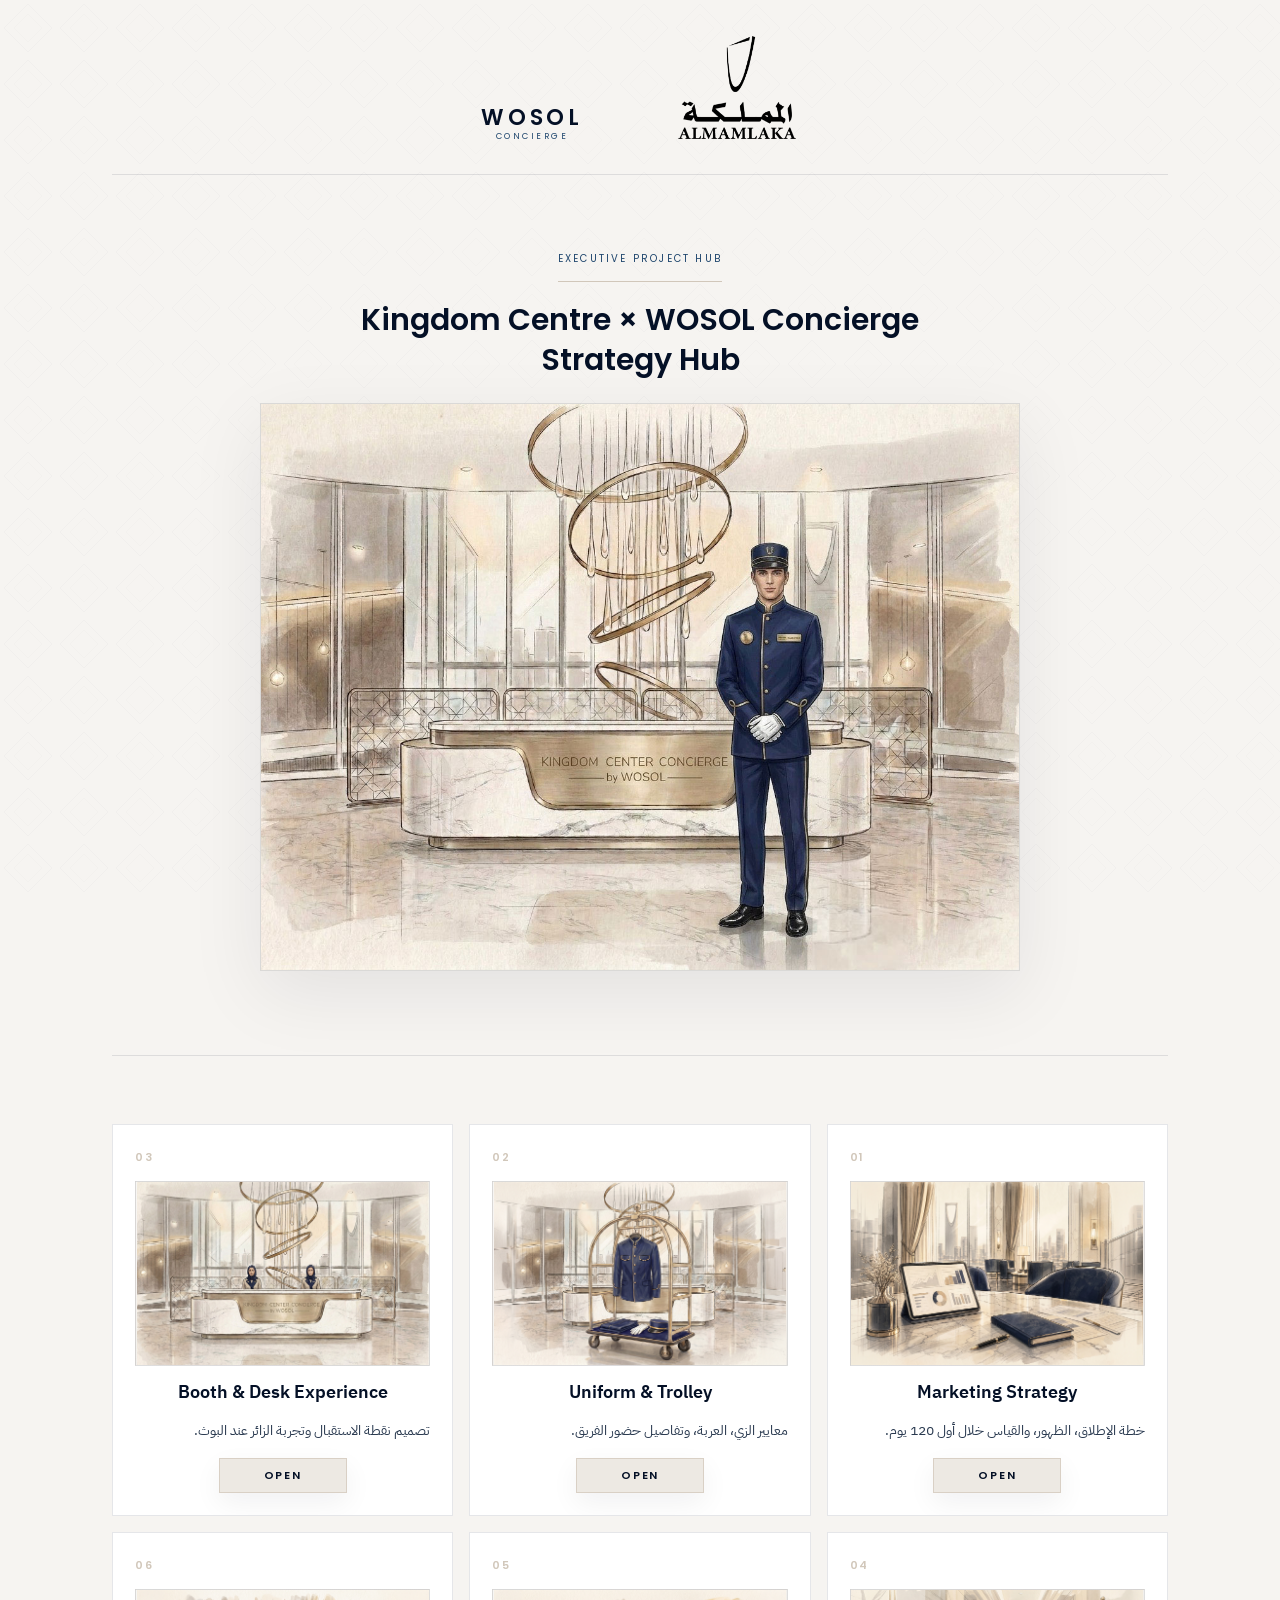
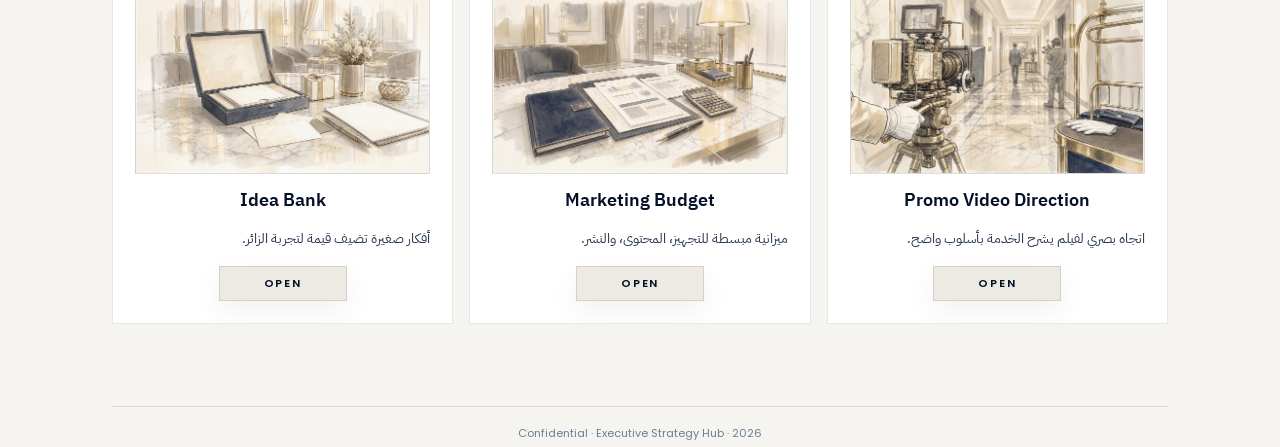
==== commit f99f4064: "Remove premium wording from promo card" ====
--- a/index.html
+++ b/index.html
@@ -87,7 +87,7 @@
             <img src="/assets/images-jpg/hub/promo-video-direction.jpg" alt="" width="1200" height="750" loading="lazy" decoding="async">
           </figure>
           <h2>Promo Video Direction</h2>
-          <p>اتجاه بصري لفيلم يشرح الخدمة بأسلوب راق وواضح.</p>
+          <p>اتجاه بصري لفيلم يشرح الخدمة بأسلوب واضح.</p>
           <span class="card-cta en">OPEN</span>
         </a>
 
--- a/styles.css
+++ b/styles.css
@@ -2437,7 +2437,7 @@
   display: block;
   width: 100%;
   height: auto;
-  aspect-ratio: 1200 / 896;
+  aspect-ratio: 1200 / 750;
   object-fit: contain;
   background: var(--beige-warm);
 }
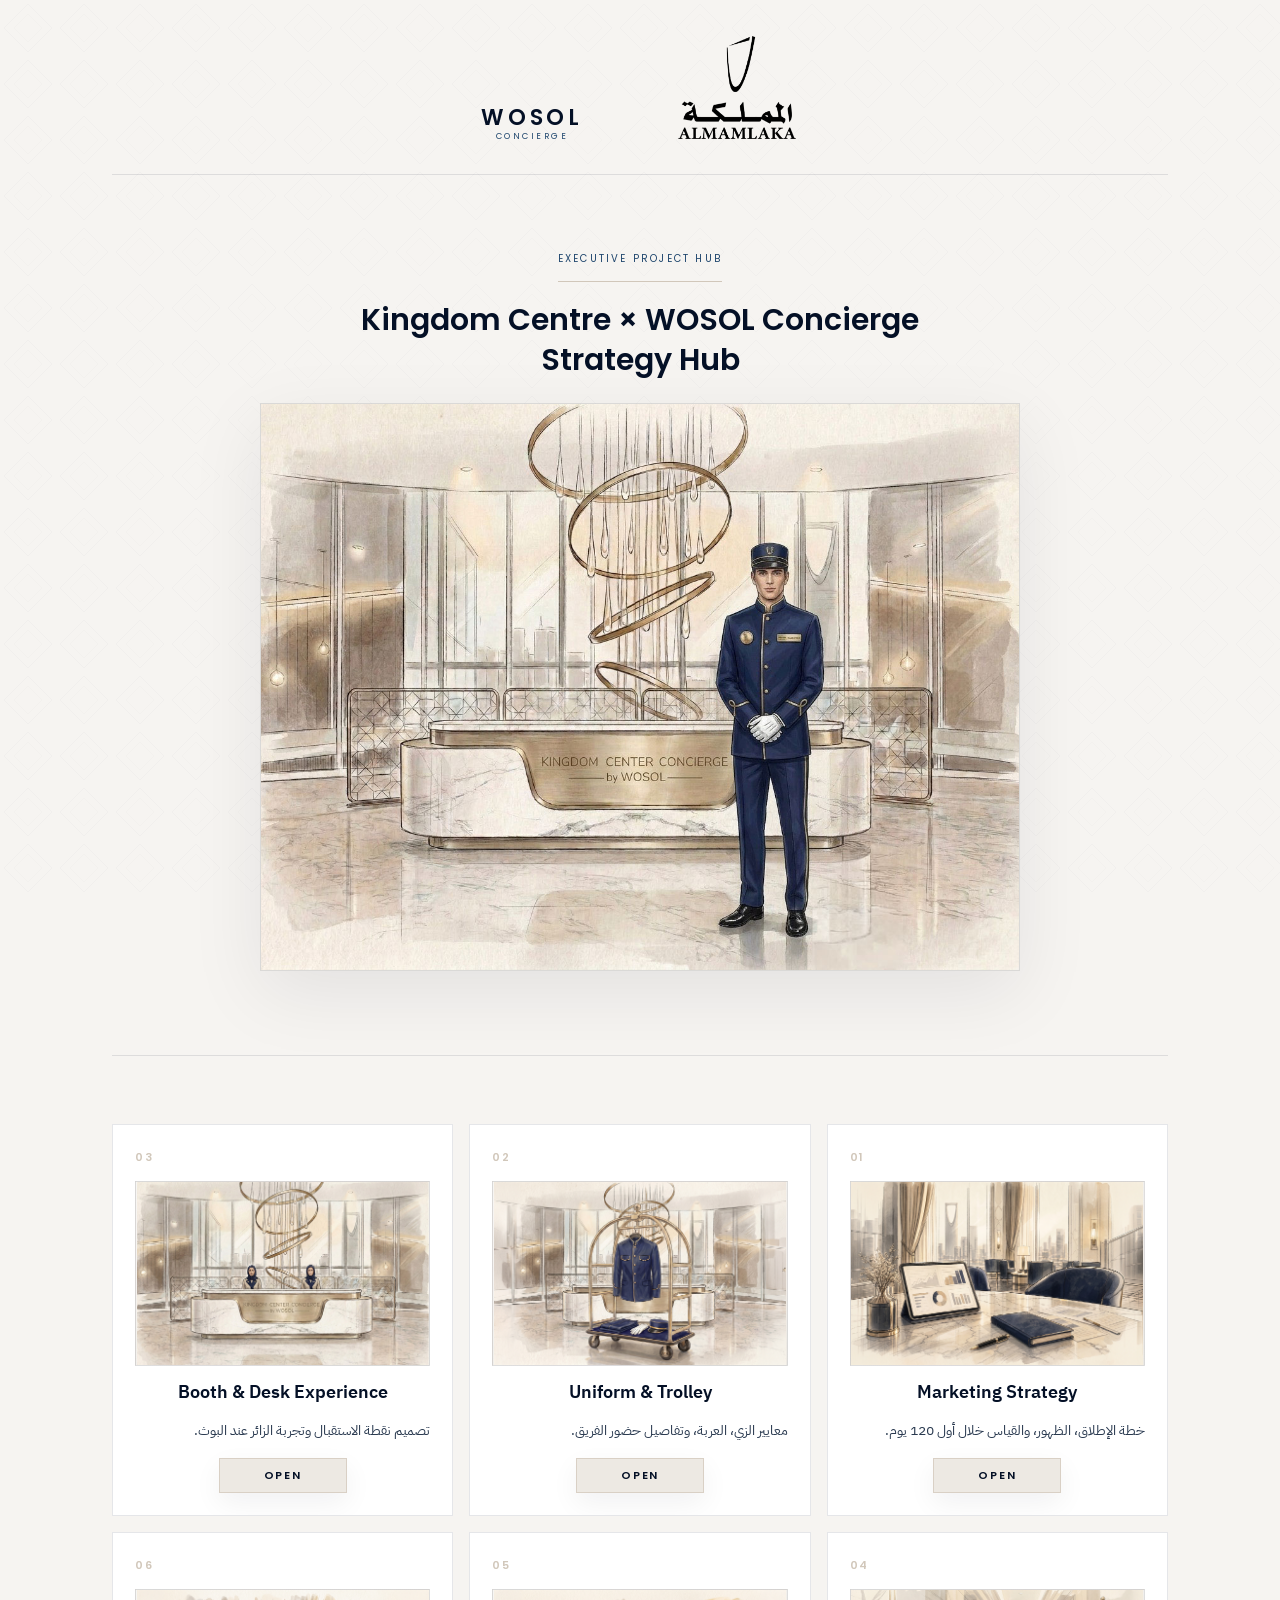
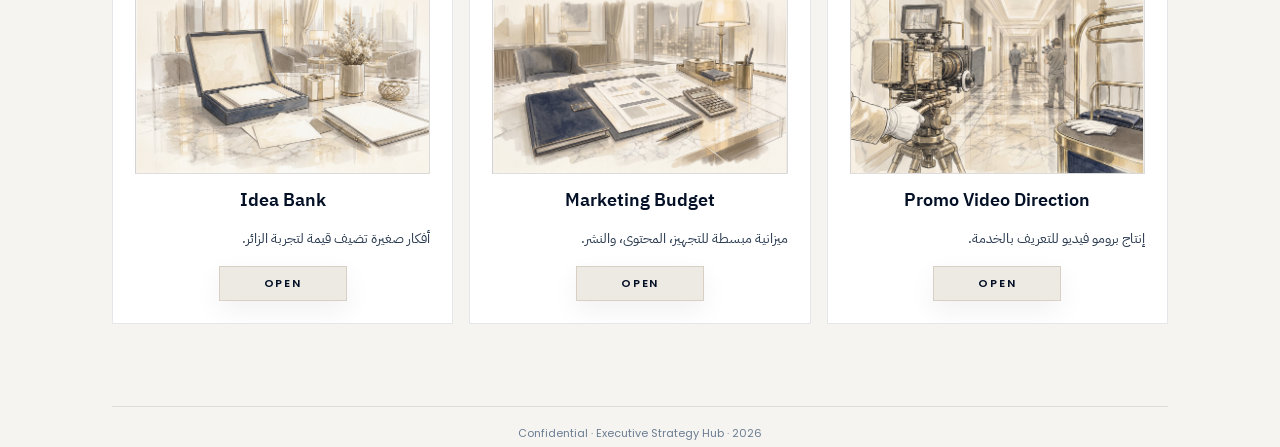
==== commit c46c07a2: "Update promo card description" ====
--- a/index.html
+++ b/index.html
@@ -87,7 +87,7 @@
             <img src="/assets/images-jpg/hub/promo-video-direction.jpg" alt="" width="1200" height="750" loading="lazy" decoding="async">
           </figure>
           <h2>Promo Video Direction</h2>
-          <p>اتجاه بصري لفيلم يشرح الخدمة بأسلوب واضح.</p>
+          <p>إنتاج برومو فيديو للتعريف بالخدمة.</p>
           <span class="card-cta en">OPEN</span>
         </a>
 
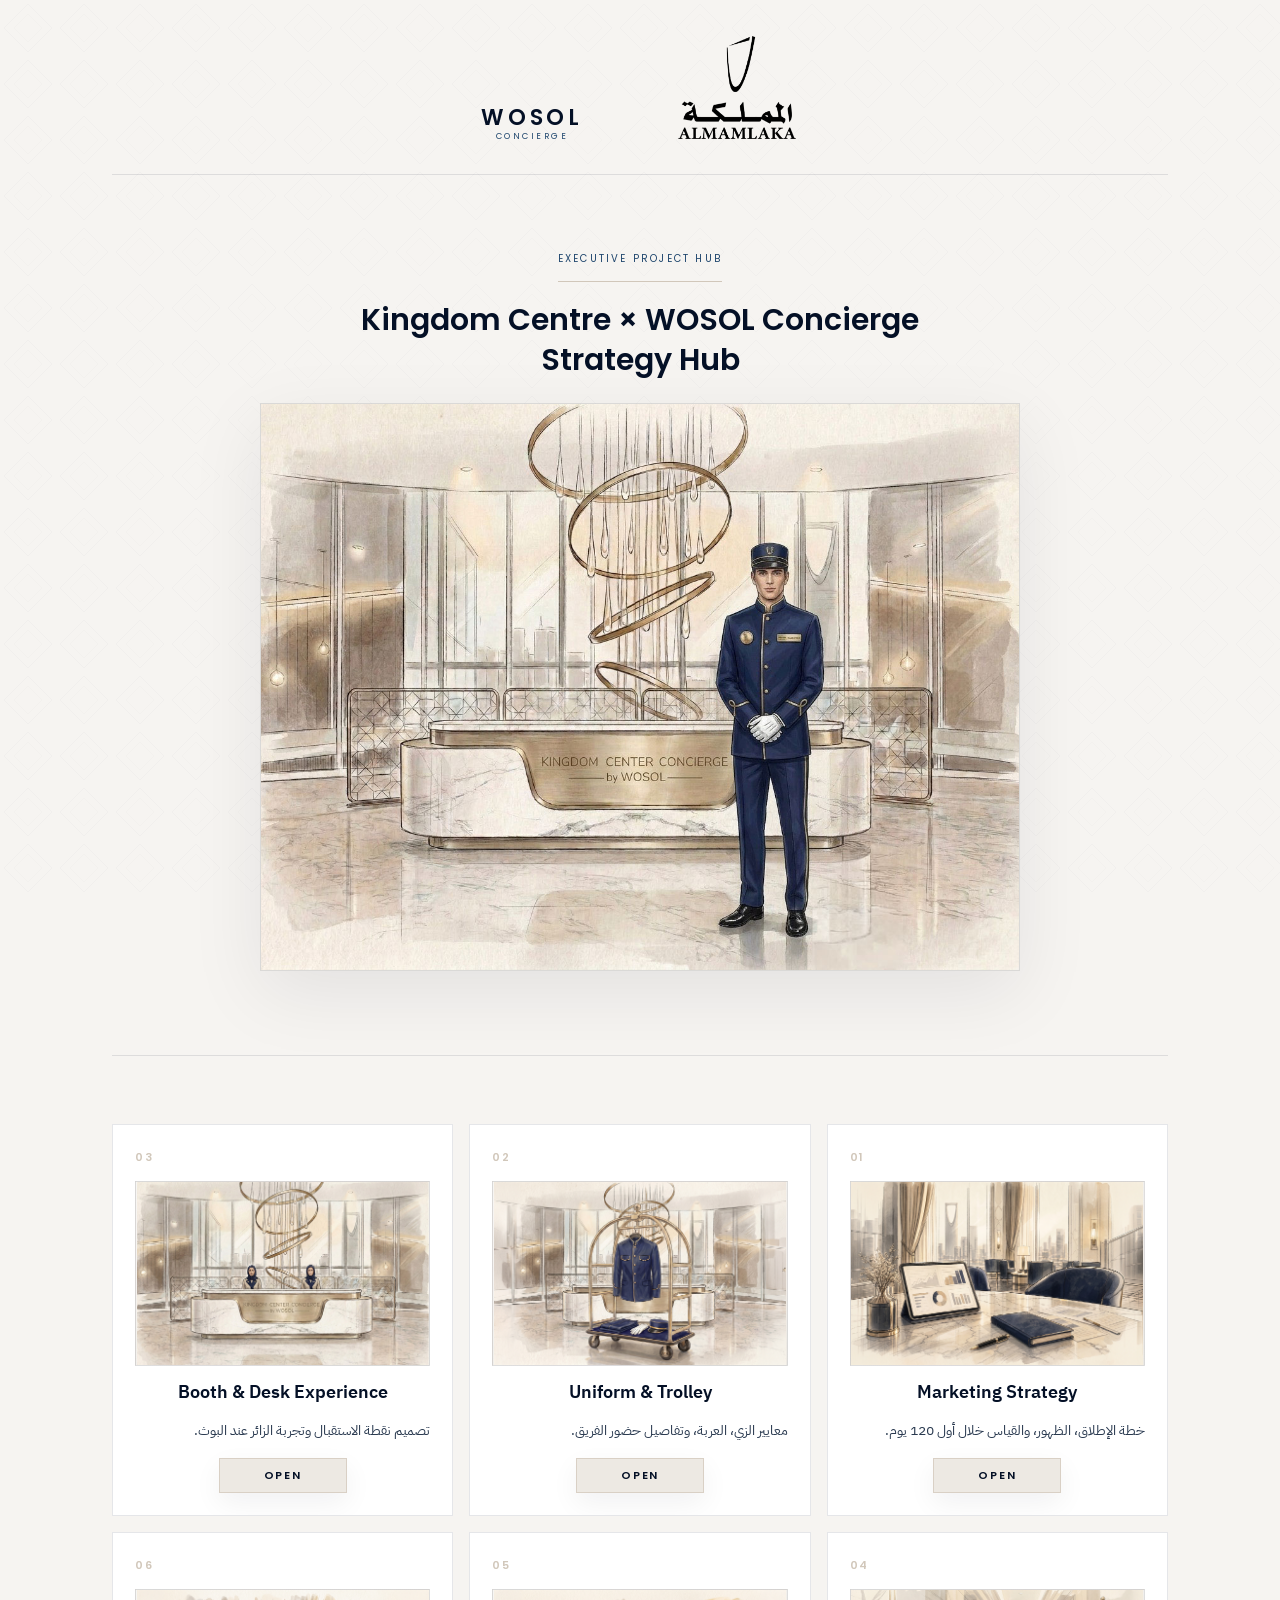
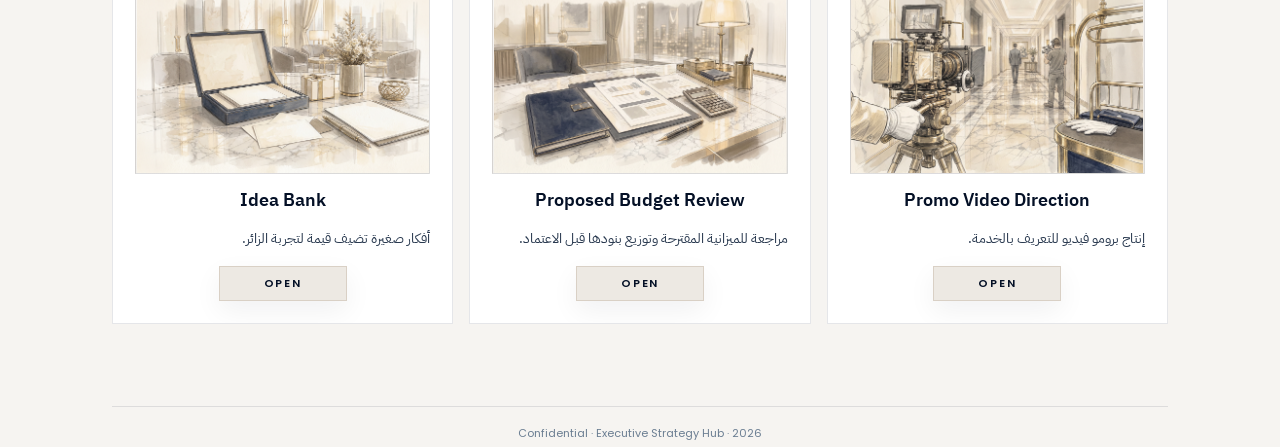
==== commit d0aa7853: "Rename budget review card" ====
--- a/index.html
+++ b/index.html
@@ -96,8 +96,8 @@
           <figure class="hub-card-visual hub-card-image">
             <img src="/assets/images-jpg/hub/marketing-budget.jpg" alt="" width="1200" height="750" loading="lazy" decoding="async">
           </figure>
-          <h2>Marketing Budget</h2>
-          <p>ميزانية مبسطة للتجهيز، المحتوى، والنشر.</p>
+          <h2>Proposed Budget Review</h2>
+          <p>مراجعة للميزانية المقترحة وتوزيع بنودها قبل الاعتماد.</p>
           <span class="card-cta en">OPEN</span>
         </a>
 
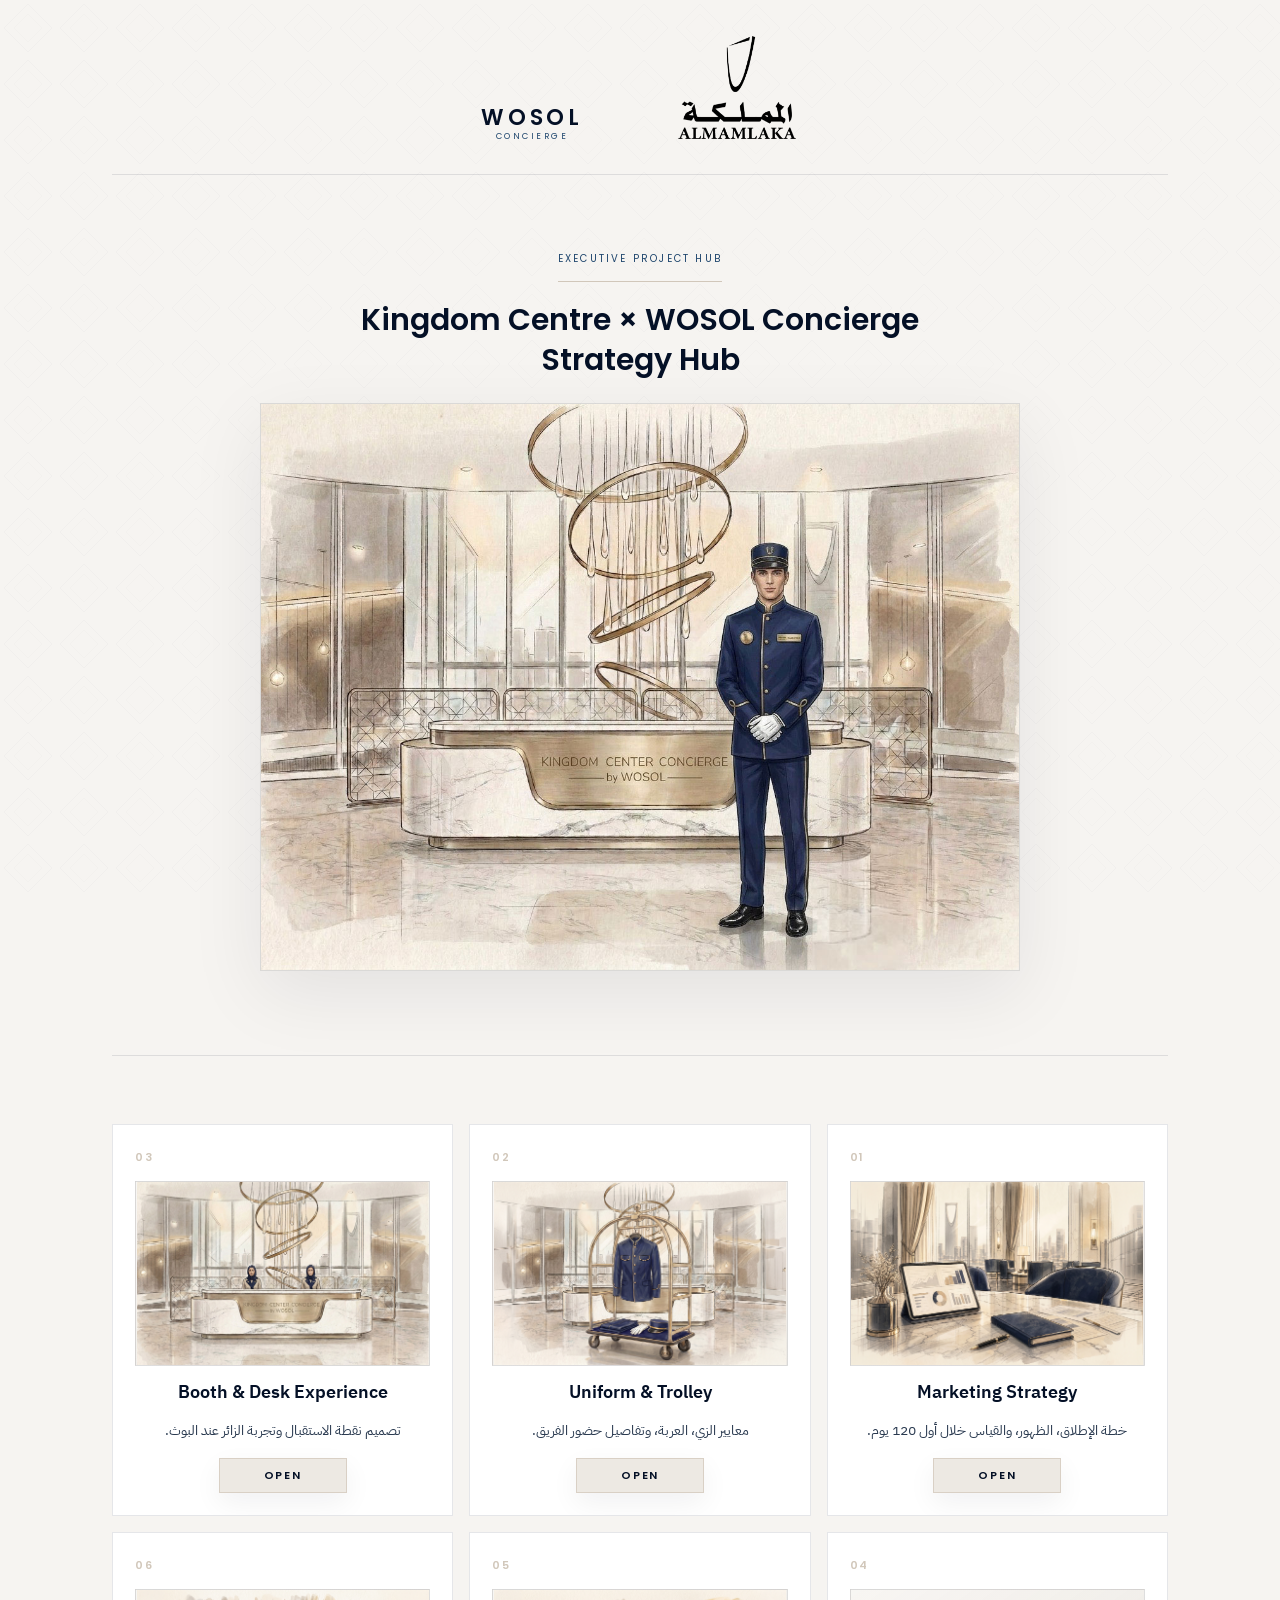
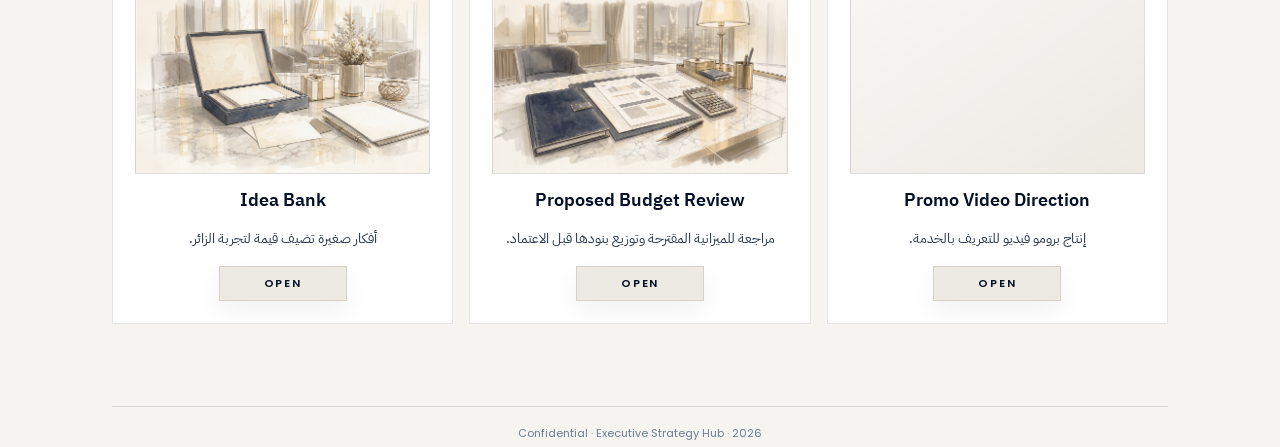
==== commit 0b2d83da: "Use Altanfeethi logo in intro screen" ====
--- a/index.html
+++ b/index.html
@@ -17,8 +17,8 @@
         <span class="logo-name">WOSOL</span>
         <span class="logo-sub">CONCIERGE</span>
       </div>
-      <div class="intro-kingdom-mark">
-        <img src="/assets/brand/almamlaka-logo-cropped.png?v=kingdom-logo-baseline" alt="" />
+      <div class="intro-altanfeethi-mark">
+        <img src="/assets/brand/altanfeethi-logo-navy.svg?v=altanfeethi-intro-20260721" alt="" />
       </div>
     </div>
     <div class="intro-line"></div>
--- a/styles.css
+++ b/styles.css
@@ -153,7 +153,14 @@
   width: clamp(128px, 19vw, 205px);
 }
 
-.intro-kingdom-mark img {
+.intro-altanfeethi-mark {
+  display: grid;
+  place-items: center;
+  width: clamp(130px, 18vw, 190px);
+}
+
+.intro-kingdom-mark img,
+.intro-altanfeethi-mark img {
   display: block;
   width: 100%;
   height: auto;
@@ -503,6 +510,7 @@
   color: var(--text-body);
   font-size: 13.5px;
   line-height: 1.9;
+  text-align: center;
 }
 
 .hub-card .en-card-note {
@@ -907,6 +915,28 @@
 .image-frame img {
   height: 100%;
   object-fit: cover;
+}
+
+.marketing-hero-visual {
+  display: block;
+  max-width: 1500px;
+  margin-right: auto;
+  margin-left: auto;
+  border: 0;
+  background: transparent;
+  box-shadow: none;
+}
+
+.marketing-hero-visual .visual-frame {
+  min-height: 0;
+  border: 1px solid var(--border);
+  box-shadow: var(--shadow);
+}
+
+.marketing-hero-visual .image-frame img {
+  height: auto;
+  aspect-ratio: 1200 / 750;
+  object-fit: contain;
 }
 
 .visitor-journey-frame img {
@@ -1990,6 +2020,10 @@
     width: clamp(84px, 25vw, 104px);
   }
 
+  .intro-altanfeethi-mark {
+    width: clamp(86px, 24vw, 104px);
+  }
+
   .intro-line {
     top: calc(50% + 70px);
     width: min(280px, 70vw);
@@ -2161,6 +2195,10 @@
   .intro-kingdom-mark {
     transform: none;
     width: 78px;
+  }
+
+  .intro-altanfeethi-mark {
+    width: 80px;
   }
 
   .hub-title {
